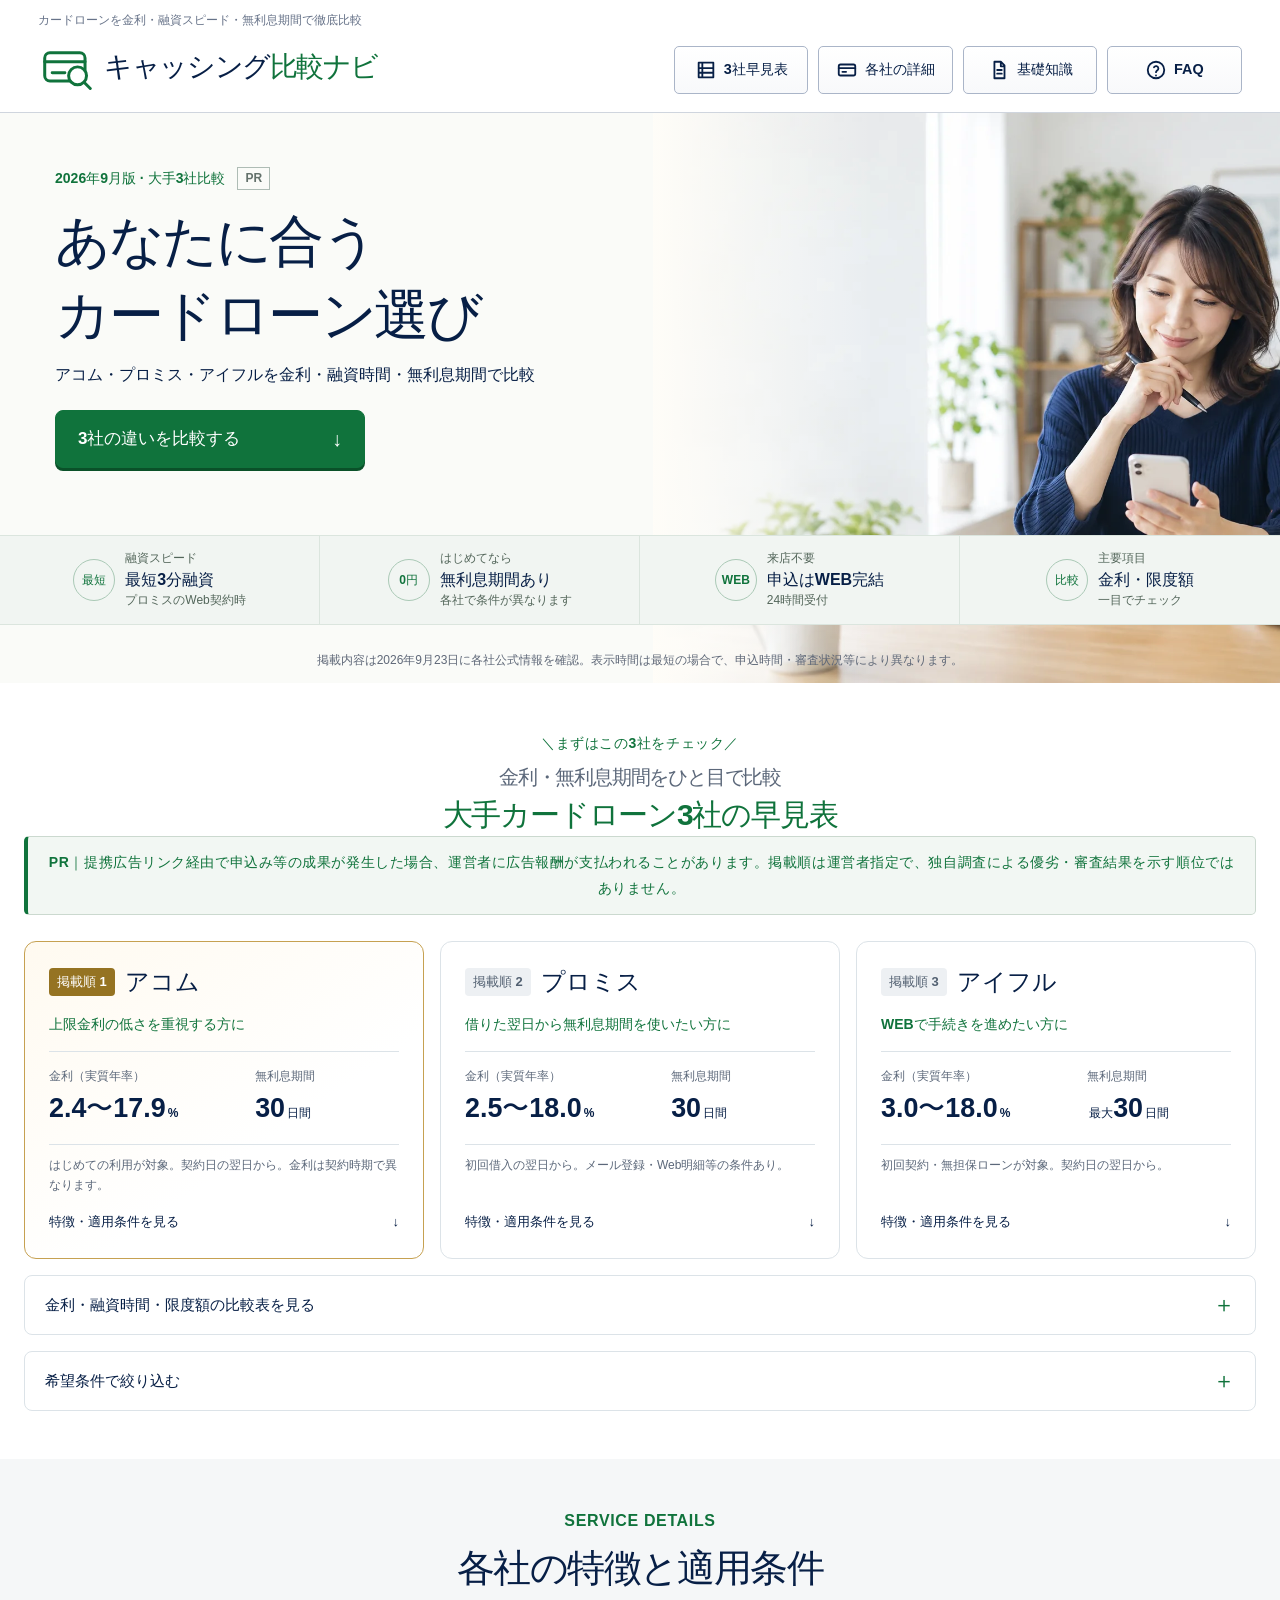
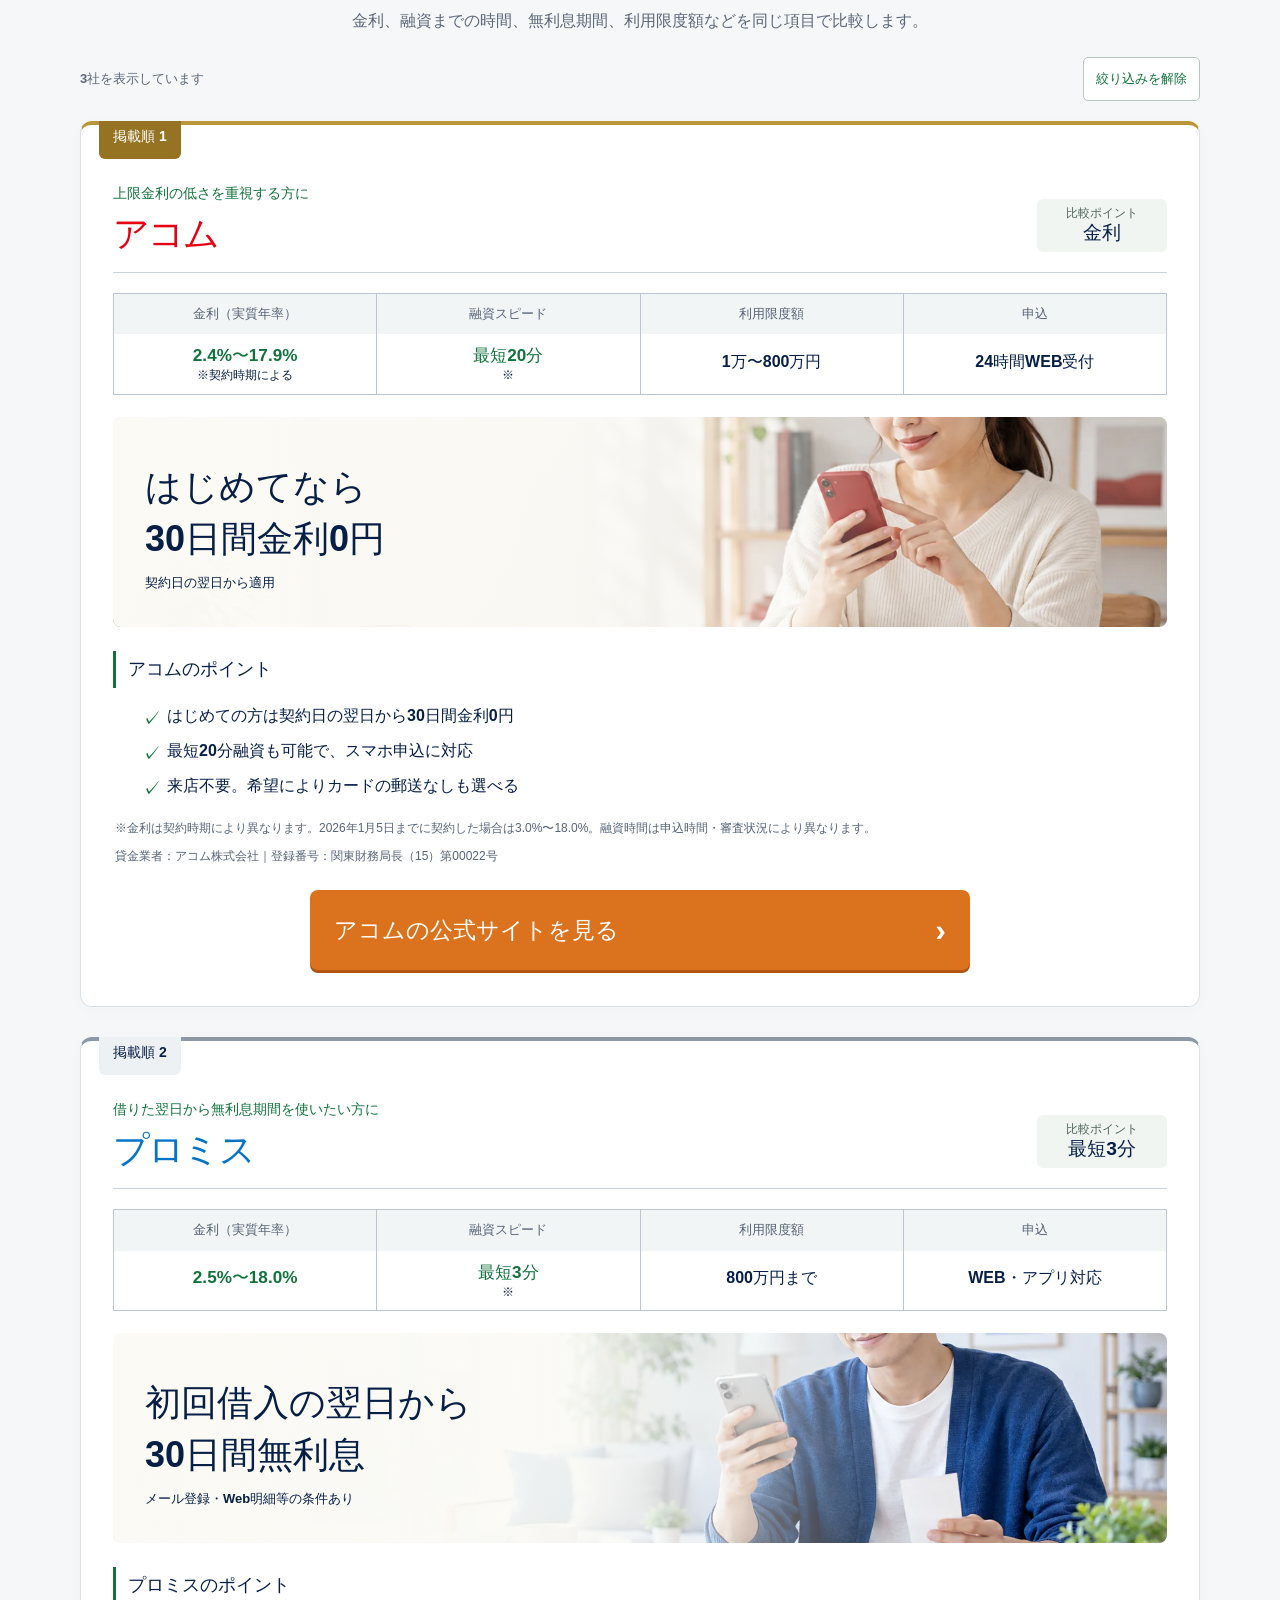
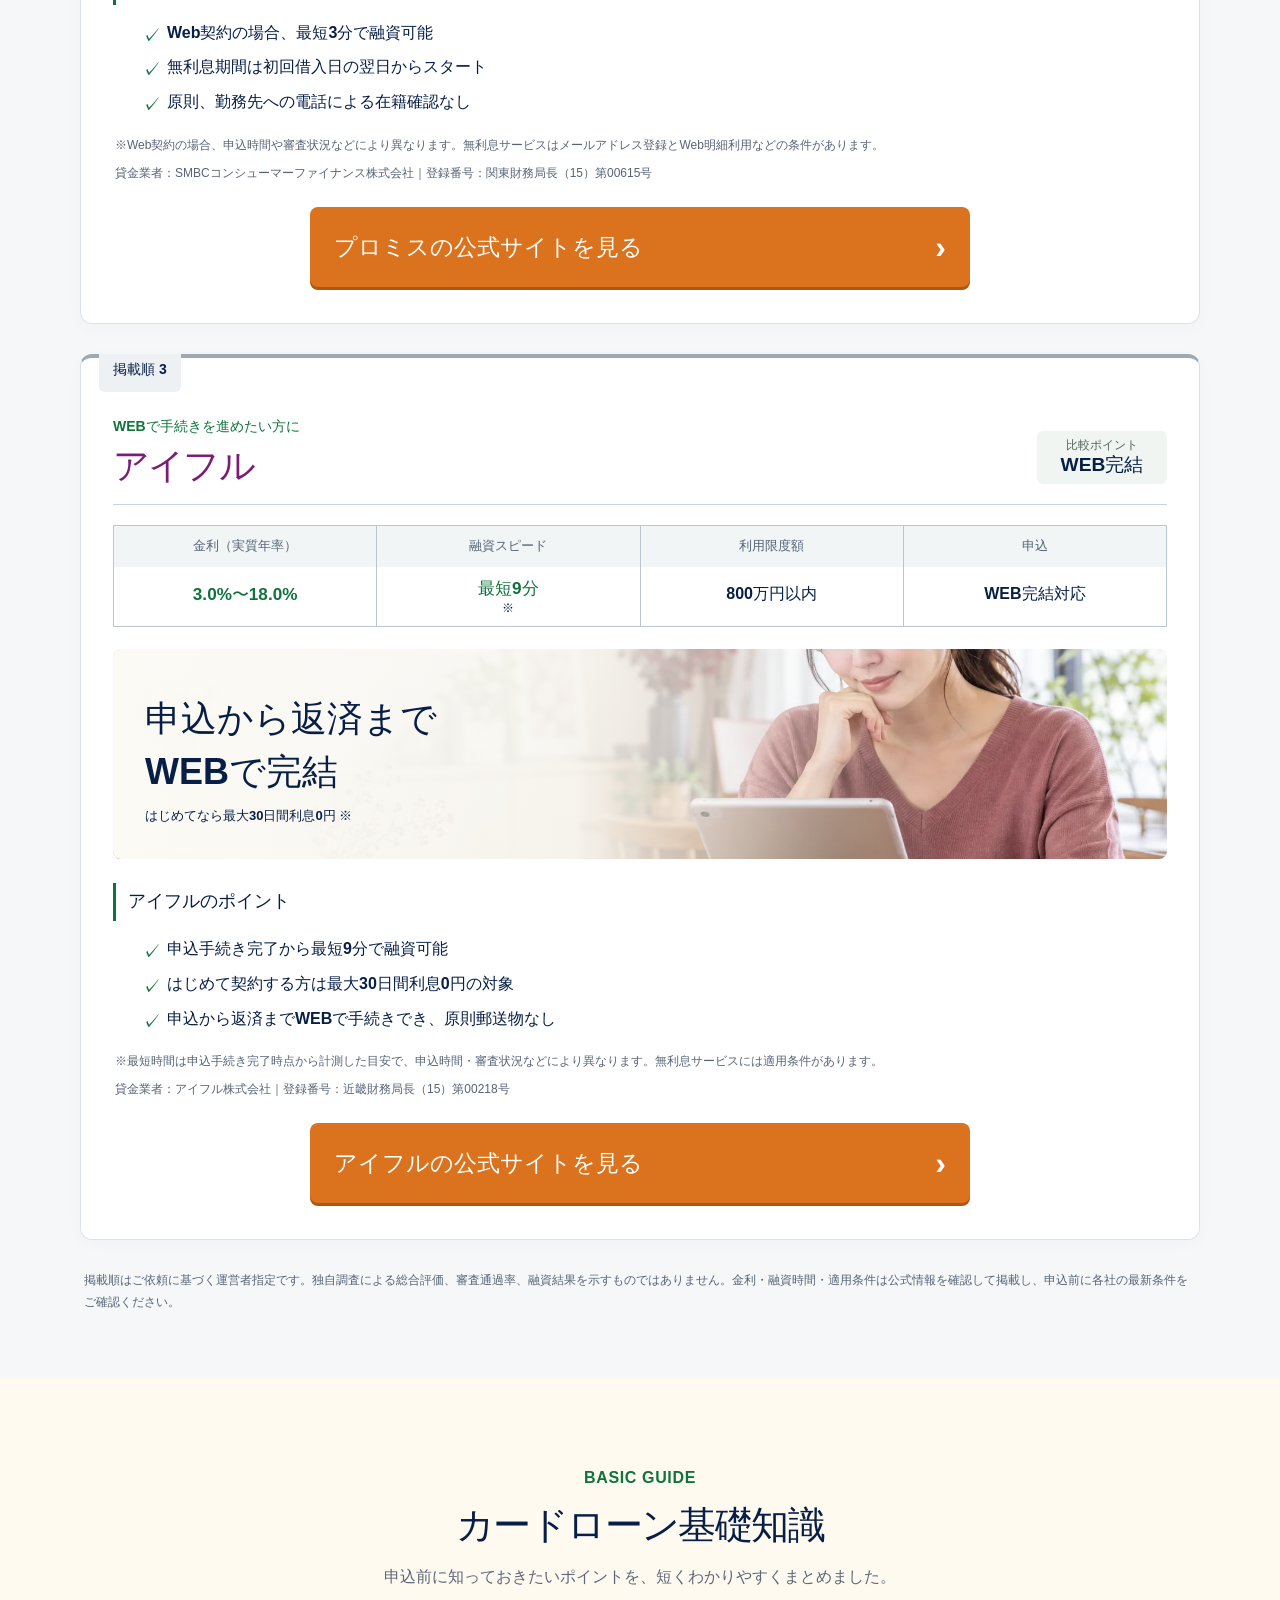
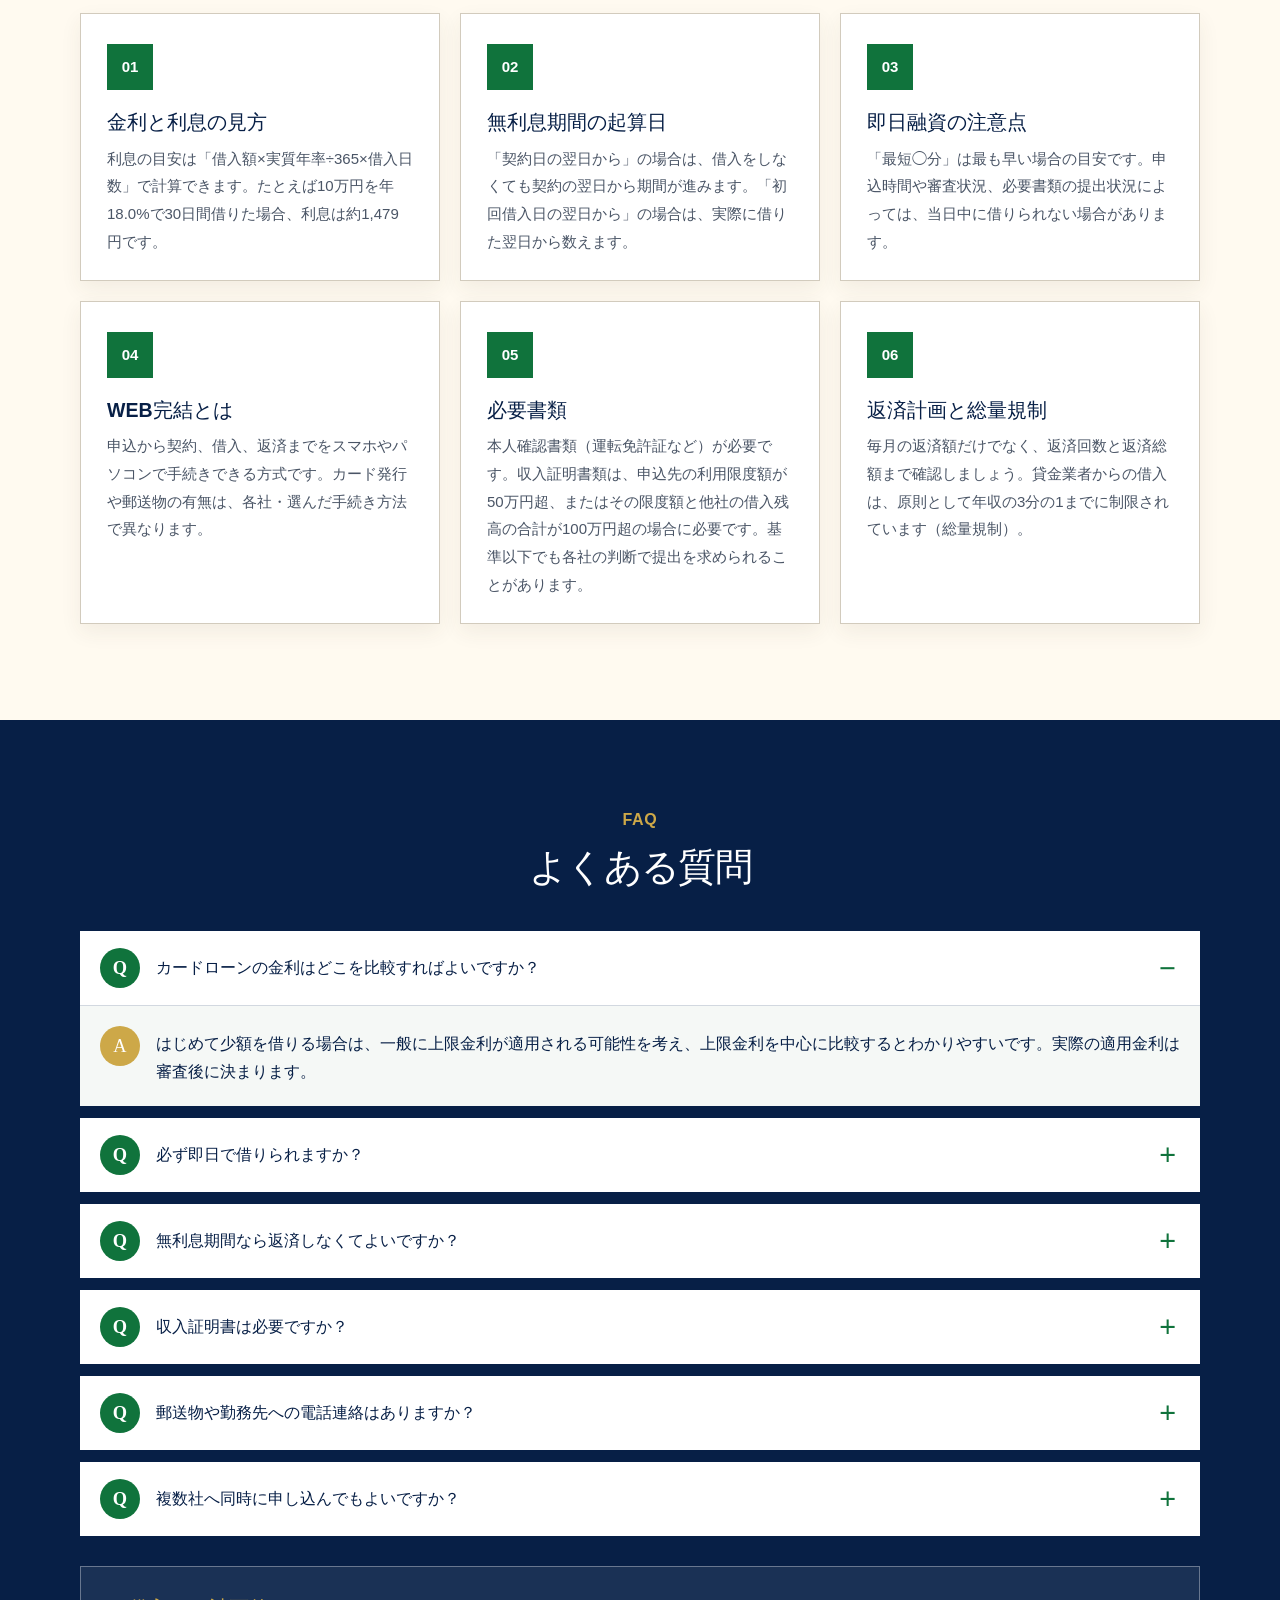
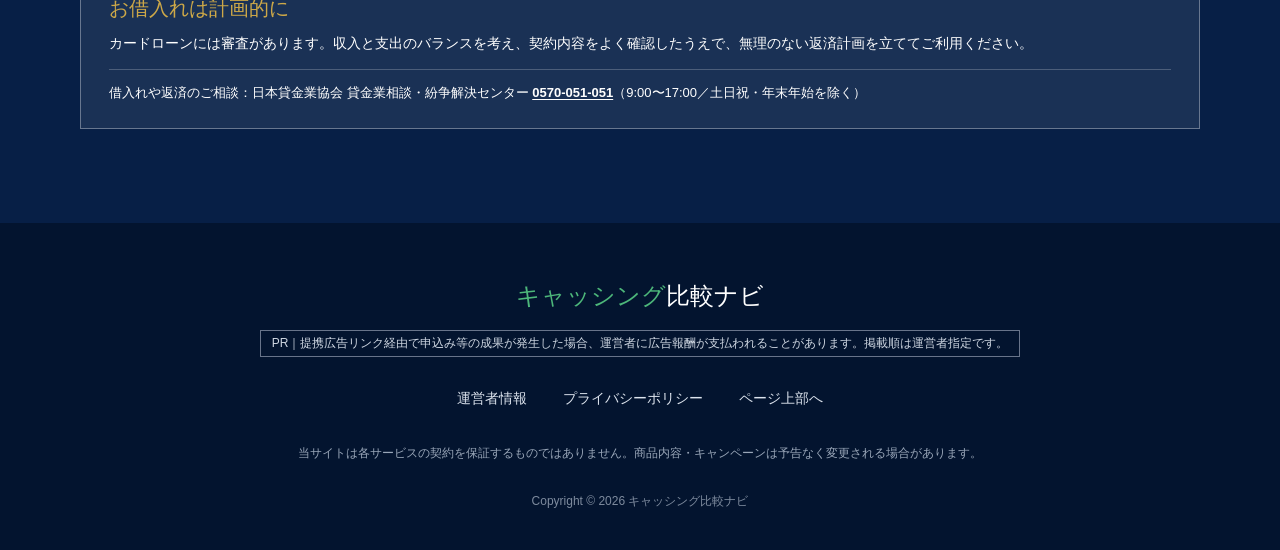
==== index.html @ f7f31436 "Add comparison site preview" ====
<!doctype html>
<html lang="ja">
  <head>
    <meta charset="utf-8">
    <meta name="viewport" content="width=device-width, initial-scale=1">
    <meta name="robots" content="noindex,nofollow,noarchive">
    <meta name="description" content="アコム・プロミス・アイフルの金利、融資スピード、無利息期間などを公式情報をもとに比較します。">
    <title>キャッシング比較ナビ｜カードローン3社の条件比較</title>
    <link rel="icon" type="image/svg+xml" href="data:image/svg+xml,%3Csvg xmlns='http://www.w3.org/2000/svg' viewBox='0 0 64 64'%3E%3Crect width='64' height='64' rx='12' fill='%23071f46'/%3E%3Crect x='13' y='18' width='38' height='28' rx='5' fill='none' stroke='%23fff' stroke-width='4'/%3E%3Cpath d='M13 27h38' stroke='%23107843' stroke-width='5'/%3E%3C/svg%3E">
    <link rel="stylesheet" href="style.css">
    <link rel="stylesheet" href="refinement.css">
    <script src="script.js" defer></script>
  </head>
  <body id="top">
    <div class="site-shell">
      <header class="site-header">
        <p class="header-copy">カードローンを金利・融資スピード・無利息期間で徹底比較</p>
        <a class="brand" href="#top" aria-label="キャッシング比較ナビ トップへ">
          <svg class="brand-mark" viewBox="0 0 72 72" aria-hidden="true">
            <rect x="9" y="17" width="54" height="38" rx="7"></rect>
            <path d="M9 29h54M19 44h17"></path>
            <circle cx="53" cy="48" r="12" fill="#fff"></circle>
            <path d="m62 57 8 8"></path>
          </svg>
          <span class="brand-text"><span>キャッシング</span><span>比較ナビ</span></span>
        </a>
        <button class="menu-toggle" type="button" aria-label="メニューを開く" aria-expanded="false" aria-controls="global-nav">
          <span></span><span></span><span></span>
        </button>
        <nav class="global-nav" id="global-nav" aria-label="主要ナビゲーション">
          <a class="nav-item" href="#comparison">
            <svg viewBox="0 0 24 24" aria-hidden="true"><path d="M4 4h16v16H4zM8 4v16M4 10h16M4 15h16"></path></svg>
            <span>3社早見表</span>
          </a>
          <a class="nav-item" href="#ranking">
            <svg viewBox="0 0 24 24" aria-hidden="true"><rect x="3" y="6" width="18" height="12" rx="2"></rect><path d="M3 10h18M7 14h4"></path></svg>
            <span>各社の詳細</span>
          </a>
          <a class="nav-item" href="#columns">
            <svg viewBox="0 0 24 24" aria-hidden="true"><path d="M7 3h7l4 4v14H7zM14 3v5h4M10 12h5M10 16h5"></path></svg>
            <span>基礎知識</span>
          </a>
          <a class="nav-item" href="#faq">
            <svg viewBox="0 0 24 24" aria-hidden="true"><circle cx="12" cy="12" r="9"></circle><path d="M9.8 9a2.6 2.6 0 0 1 4.8 1.4c0 2.2-2.6 2.2-2.6 4M12 18h.01"></path></svg>
            <span>FAQ</span>
          </a>
        </nav>
      </header>

      <main>
        <section class="first-view" aria-labelledby="hero-title">
          <div class="hero-visual" aria-hidden="true">
            <picture class="image-set"><source srcset="assets/hero-cashing.webp" type="image/webp"><img src="assets/hero-cashing.png" alt="" decoding="async" fetchpriority="high"></picture>
          </div>
          <div class="hero-copy">
            <p class="ranking-lead"><b>2026年9月版 · 大手3社比較</b><span class="ad-label">PR</span></p>
            <h1 id="hero-title"><span>あなたに合う</span><span>カードローン選び</span></h1>
            <p class="subtitle"><span>アコム・プロミス・アイフルを</span><span>金利・融資時間・無利息期間で比較</span></p>
            <a class="primary-cta" href="#comparison"><span>3社の違いを比較する</span><b aria-hidden="true">↓</b></a>
          </div>
          <div class="proof-strip" aria-label="比較ポイント">
            <div class="proof-item"><span class="proof-icon">最短</span><p><small>融資スピード</small><strong>最短3分融資</strong><em>プロミスのWeb契約時</em></p></div>
            <div class="proof-item"><span class="proof-icon">0円</span><p><small>はじめてなら</small><strong>無利息期間あり</strong><em>各社で条件が異なります</em></p></div>
            <div class="proof-item"><span class="proof-icon">WEB</span><p><small>来店不要</small><strong>申込はWEB完結</strong><em>24時間受付</em></p></div>
            <div class="proof-item"><span class="proof-icon">比較</span><p><small>主要項目</small><strong>金利・限度額</strong><em>一目でチェック</em></p></div>
          </div>
          <p class="data-note">掲載内容は2026年9月23日に各社公式情報を確認。表示時間は最短の場合で、申込時間・審査状況等により異なります。</p>
        </section>

        <section class="comparison-section" id="comparison" aria-labelledby="comparison-title">
          <div class="section-inner">
            <div class="pickup-heading">
              <p>＼まずはこの3社をチェック／</p>
              <h2 id="comparison-title"><span>金利・無利息期間をひと目で比較</span><span>大手カードローン3社の早見表</span></h2>
            <p class="ad-disclosure">PR｜提携広告リンク経由で申込み等の成果が発生した場合、運営者に広告報酬が支払われることがあります。掲載順は運営者指定で、独自調査による優劣・審査結果を示す順位ではありません。</p>
            </div>
            <div class="summary-grid" aria-label="3社の特徴を早見比較">
              <a class="summary-card summary-first" href="#acom-detail">
                <div class="summary-heading"><span class="summary-rank">掲載順 1</span><h3>アコム</h3></div>
                <p class="summary-purpose">上限金利の低さを重視する方に</p>
                <div class="summary-facts"><p><span>金利（実質年率）</span><strong>2.4〜17.9<small>%</small></strong></p><p><span>無利息期間</span><strong>30<small>日間</small></strong></p></div>
                <p class="summary-note">はじめての利用が対象。契約日の翌日から。金利は契約時期で異なります。</p>
                <span class="summary-link">特徴・適用条件を見る <b aria-hidden="true">↓</b></span>
              </a>
              <a class="summary-card" href="#promise-detail">
                <div class="summary-heading"><span class="summary-rank">掲載順 2</span><h3>プロミス</h3></div>
                <p class="summary-purpose">借りた翌日から無利息期間を使いたい方に</p>
                <div class="summary-facts"><p><span>金利（実質年率）</span><strong>2.5〜18.0<small>%</small></strong></p><p><span>無利息期間</span><strong>30<small>日間</small></strong></p></div>
                <p class="summary-note">初回借入の翌日から。メール登録・Web明細等の条件あり。</p>
                <span class="summary-link">特徴・適用条件を見る <b aria-hidden="true">↓</b></span>
              </a>
              <a class="summary-card" href="#aiful-detail">
                <div class="summary-heading"><span class="summary-rank">掲載順 3</span><h3>アイフル</h3></div>
                <p class="summary-purpose">WEBで手続きを進めたい方に</p>
                <div class="summary-facts"><p><span>金利（実質年率）</span><strong>3.0〜18.0<small>%</small></strong></p><p><span>無利息期間</span><strong><small>最大</small>30<small>日間</small></strong></p></div>
                <p class="summary-note">初回契約・無担保ローンが対象。契約日の翌日から。</p>
                <span class="summary-link">特徴・適用条件を見る <b aria-hidden="true">↓</b></span>
              </a>
            </div>
            <details class="comparison-details">
              <summary>金利・融資時間・限度額の比較表を見る <span aria-hidden="true">＋</span></summary>
              <p class="scroll-hint">横にスクロールして全項目を比較できます →</p>
            <div class="table-scroll" tabindex="0" aria-label="カードローン比較表。横にスクロールできます">
              <table class="comparison-table">
                <thead>
                  <tr>
                    <th>掲載順</th><th>サービス</th><th>金利<br><small>実質年率</small></th><th>融資までの最短時間</th><th>無利息期間</th><th>利用限度額</th><th>公式サイト</th>
                  </tr>
                </thead>
                <tbody>
                  <tr data-card="acom">
                    <td><span class="rank rank-1">1</span></td>
                    <td><a href="#acom-detail" class="service-name acom">アコム</a></td>
                    <td><strong>2.4%〜17.9%</strong><small>※1</small></td>
                    <td><b class="green">最短20分</b><small>※2</small></td>
                    <td>契約日の翌日から<br><strong>30日間</strong><small>※3</small></td>
                    <td>1万〜800万円</td>
                    <td><a class="table-cta" href="https://www.acom.co.jp/lineup/cardloan/" target="_blank" rel="sponsored noopener">公式サイトへ</a></td>
                  </tr>
                  <tr data-card="promise">
                    <td><span class="rank rank-2">2</span></td>
                    <td><a href="#promise-detail" class="service-name promise">プロミス</a></td>
                    <td><strong>2.5%〜18.0%</strong></td>
                    <td><b class="green">最短3分</b><small>※4</small></td>
                    <td>初回借入の翌日から<br><strong>30日間</strong><small>※5</small></td>
                    <td>800万円まで</td>
                    <td><a class="table-cta" href="https://cyber.promise.co.jp/" target="_blank" rel="sponsored noopener">公式サイトへ</a></td>
                  </tr>
                  <tr data-card="aiful">
                    <td><span class="rank rank-3">3</span></td>
                    <td><a href="#aiful-detail" class="service-name aiful">アイフル</a></td>
                    <td><strong>3.0%〜18.0%</strong></td>
                    <td><b class="green">最短9分</b><small>※6</small></td>
                    <td>契約日の翌日から<br><strong>最大30日間</strong><small>※7</small></td>
                    <td>800万円以内</td>
                    <td><a class="table-cta" href="https://www.aiful.co.jp/borrow/products/loan/" target="_blank" rel="sponsored noopener">公式サイトへ</a></td>
                  </tr>
                </tbody>
              </table>
            </div>
            <p class="table-note">※1 アコムの貸付利率。2026年1月5日までに契約した場合は3.0%〜18.0%です。※2 お申込時間や審査により異なります。※3 アコムをはじめて利用する方が対象。※4 プロミスはWeb契約の場合。申込時間や審査により異なります。※5 メールアドレス登録・Web明細利用等の条件があります。※6 アイフルは申込手続き完了から最短9分で融資可能。申込時間や審査状況などにより異なります。※7 はじめて契約する方など所定の条件があります。</p>
            <p class="source-note">公式情報：<a href="https://www.acom.co.jp/lineup/cardloan/" target="_blank" rel="noopener">アコム</a>・<a href="https://cyber.promise.co.jp/" target="_blank" rel="noopener">プロミス</a>・<a href="https://www.aiful.co.jp/starter/cardloan/" target="_blank" rel="noopener">アイフル</a>。条件は申込前に各公式ページでご確認ください。</p>

            </details>
            <details class="comparison-details filter-details">
              <summary>希望条件で絞り込む <span aria-hidden="true">＋</span></summary>
            <section class="filter-card" aria-labelledby="filter-title">
              <div class="filter-title-wrap"><h2 id="filter-title">重視するポイントで選ぶ</h2></div>
              <p class="filter-disclaimer">各社が公表する融資までの最短時間を目安に絞り込みます。融資・審査完了を保証するものではありません。</p>
              <div class="filter-grid">
                <fieldset>
                  <legend><b>01</b>重視するポイント</legend>
                  <label><input type="radio" name="priority" value="balance" checked><span>バランス</span></label>
                  <label><input type="radio" name="priority" value="speed"><span>スピード</span></label>
                  <label><input type="radio" name="priority" value="rate"><span>金利</span></label>
                </fieldset>
                <fieldset>
                  <legend><b>02</b>融資までの最短公表時間</legend>
                  <label><input type="radio" name="speed" value="20" checked><span>20分以内</span></label>
                  <label><input type="radio" name="speed" value="10"><span>10分以内</span></label>
                  <label><input type="radio" name="speed" value="3"><span>3分以内</span></label>
                </fieldset>
              </div>
              <button class="filter-button" type="button">この条件で比較する <span>›</span></button>
            </section>
            </details>
          </div>
        </section>

        <section class="ranking-section" id="ranking" aria-labelledby="ranking-title">
          <div class="section-inner narrow">
            <p class="section-label">SERVICE DETAILS</p>
            <h2 id="ranking-title">各社の特徴と適用条件</h2>
            <p class="section-lead">金利、融資までの時間、無利息期間、利用限度額などを同じ項目で比較します。</p>
            <div class="result-toolbar"><p class="filter-status" aria-live="polite">3社を表示しています</p><button class="reset-button" type="button" data-reset-cashing>絞り込みを解除</button></div>

            <article class="ranking-card rank-one" id="acom-detail" data-product="acom" data-speed="20" data-strength="rate balance app web">
              <div class="card-ribbon"><span>掲載順 1</span></div>
              <header class="product-head">
                <div><p class="product-kicker">上限金利の低さを重視する方に</p><h3 class="logo-word acom">アコム</h3></div>
                <span class="score"><small>比較ポイント</small><strong>金利</strong></span>
              </header>
              <div class="spec-grid">
                <dl><dt>金利（実質年率）</dt><dd><strong>2.4%〜17.9%</strong><small>※契約時期による</small></dd></dl>
                <dl><dt>融資スピード</dt><dd><strong>最短20分</strong><small>※</small></dd></dl>
                <dl><dt>利用限度額</dt><dd>1万〜800万円</dd></dl>
                <dl><dt>申込</dt><dd>24時間WEB受付</dd></dl>
              </div>
              <div class="product-banner acom-banner">
                <picture class="image-set"><source srcset="assets/acom-card.webp" type="image/webp"><img src="assets/acom-card.png" alt="" loading="lazy" decoding="async"></picture>
                <div class="product-banner-copy"><strong>はじめてなら<br>30日間金利0円</strong><em>契約日の翌日から適用</em></div>
              </div>
              <section class="point-block"><h4>アコムのポイント</h4><ul><li>はじめての方は契約日の翌日から30日間金利0円</li><li>最短20分融資も可能で、スマホ申込に対応</li><li>来店不要。希望によりカードの郵送なしも選べる</li></ul></section>
              <p class="product-note">※金利は契約時期により異なります。2026年1月5日までに契約した場合は3.0%〜18.0%。融資時間は申込時間・審査状況により異なります。</p>
              <p class="lender-info">貸金業者：アコム株式会社｜登録番号：関東財務局長（15）第00022号</p>
              <a class="official-button" href="https://www.acom.co.jp/lineup/cardloan/" target="_blank" rel="sponsored noopener"><span>アコムの公式サイトを見る</span><b aria-hidden="true">›</b></a>
            </article>

            <article class="ranking-card rank-two" id="promise-detail" data-product="promise" data-speed="3" data-strength="speed balance app web">
              <div class="card-ribbon"><span>掲載順 2</span></div>
              <header class="product-head">
                <div><p class="product-kicker">借りた翌日から無利息期間を使いたい方に</p><h3 class="logo-word promise">プロミス</h3></div>
                <span class="score"><small>比較ポイント</small><strong>最短3分</strong></span>
              </header>
              <div class="spec-grid">
                <dl><dt>金利（実質年率）</dt><dd><strong>2.5%〜18.0%</strong></dd></dl>
                <dl><dt>融資スピード</dt><dd><strong>最短3分</strong><small>※</small></dd></dl>
                <dl><dt>利用限度額</dt><dd>800万円まで</dd></dl>
                <dl><dt>申込</dt><dd>WEB・アプリ対応</dd></dl>
              </div>
              <div class="product-banner promise-banner">
                <picture class="image-set"><source srcset="assets/promise-card.webp" type="image/webp"><img src="assets/promise-card.png" alt="" loading="lazy" decoding="async"></picture>
                <div class="product-banner-copy"><strong>初回借入の翌日から<br>30日間無利息</strong><em>メール登録・Web明細等の条件あり</em></div>
              </div>
              <section class="point-block"><h4>プロミスのポイント</h4><ul><li>Web契約の場合、最短3分で融資可能</li><li>無利息期間は初回借入日の翌日からスタート</li><li>原則、勤務先への電話による在籍確認なし</li></ul></section>
              <p class="product-note">※Web契約の場合、申込時間や審査状況などにより異なります。無利息サービスはメールアドレス登録とWeb明細利用などの条件があります。</p>
              <p class="lender-info">貸金業者：SMBCコンシューマーファイナンス株式会社｜登録番号：関東財務局長（15）第00615号</p>
              <a class="official-button" href="https://cyber.promise.co.jp/" target="_blank" rel="sponsored noopener"><span>プロミスの公式サイトを見る</span><b aria-hidden="true">›</b></a>
            </article>

            <article class="ranking-card rank-three" id="aiful-detail" data-product="aiful" data-speed="9" data-strength="speed balance app web">
              <div class="card-ribbon"><span>掲載順 3</span></div>
              <header class="product-head">
                <div><p class="product-kicker">WEBで手続きを進めたい方に</p><h3 class="logo-word aiful">アイフル</h3></div>
                <span class="score"><small>比較ポイント</small><strong>WEB完結</strong></span>
              </header>
              <div class="spec-grid">
                <dl><dt>金利（実質年率）</dt><dd><strong>3.0%〜18.0%</strong></dd></dl>
                <dl><dt>融資スピード</dt><dd><strong>最短9分</strong><small>※</small></dd></dl>
                <dl><dt>利用限度額</dt><dd>800万円以内</dd></dl>
                <dl><dt>申込</dt><dd>WEB完結対応</dd></dl>
              </div>
              <div class="product-banner aiful-banner">
                <picture class="image-set"><source srcset="assets/aiful-card.webp" type="image/webp"><img src="assets/aiful-card.png" alt="" loading="lazy" decoding="async"></picture>
                <div class="product-banner-copy"><strong>申込から返済まで<br>WEBで完結</strong><em>はじめてなら最大30日間利息0円 ※</em></div>
              </div>
              <section class="point-block"><h4>アイフルのポイント</h4><ul><li>申込手続き完了から最短9分で融資可能</li><li>はじめて契約する方は最大30日間利息0円の対象</li><li>申込から返済までWEBで手続きでき、原則郵送物なし</li></ul></section>
              <p class="product-note">※最短時間は申込手続き完了時点から計測した目安で、申込時間・審査状況などにより異なります。無利息サービスには適用条件があります。</p>
              <p class="lender-info">貸金業者：アイフル株式会社｜登録番号：近畿財務局長（15）第00218号</p>
              <a class="official-button" href="https://www.aiful.co.jp/borrow/products/loan/" target="_blank" rel="sponsored noopener"><span>アイフルの公式サイトを見る</span><b aria-hidden="true">›</b></a>
            </article>

            <p class="ranking-note">掲載順はご依頼に基づく運営者指定です。独自調査による総合評価、審査通過率、融資結果を示すものではありません。金利・融資時間・適用条件は公式情報を確認して掲載し、申込前に各社の最新条件をご確認ください。</p>
          </div>
        </section>

        <section class="column-section" id="columns" aria-labelledby="column-title">
          <div class="section-inner narrow">
            <p class="section-label">BASIC GUIDE</p>
            <h2 id="column-title">カードローン基礎知識</h2>
            <p class="section-lead">申込前に知っておきたいポイントを、短くわかりやすくまとめました。</p>
            <div class="column-grid">
              <article><span>01</span><h3>金利と利息の見方</h3><p>利息の目安は「借入額×実質年率÷365×借入日数」で計算できます。たとえば10万円を年18.0%で30日間借りた場合、利息は約1,479円です。</p></article>
              <article><span>02</span><h3>無利息期間の起算日</h3><p>「契約日の翌日から」の場合は、借入をしなくても契約の翌日から期間が進みます。「初回借入日の翌日から」の場合は、実際に借りた翌日から数えます。</p></article>
              <article><span>03</span><h3>即日融資の注意点</h3><p>「最短◯分」は最も早い場合の目安です。申込時間や審査状況、必要書類の提出状況によっては、当日中に借りられない場合があります。</p></article>
              <article><span>04</span><h3>WEB完結とは</h3><p>申込から契約、借入、返済までをスマホやパソコンで手続きできる方式です。カード発行や郵送物の有無は、各社・選んだ手続き方法で異なります。</p></article>
              <article><span>05</span><h3>必要書類</h3><p>本人確認書類（運転免許証など）が必要です。収入証明書類は、申込先の利用限度額が50万円超、またはその限度額と他社の借入残高の合計が100万円超の場合に必要です。基準以下でも各社の判断で提出を求められることがあります。</p></article>
              <article><span>06</span><h3>返済計画と総量規制</h3><p>毎月の返済額だけでなく、返済回数と返済総額まで確認しましょう。貸金業者からの借入は、原則として年収の3分の1までに制限されています（総量規制）。</p></article>
            </div>
          </div>
        </section>

        <section class="faq-section" id="faq" aria-labelledby="faq-title">
          <div class="section-inner narrow">
            <p class="section-label light">FAQ</p>
            <h2 id="faq-title">よくある質問</h2>
            <div class="faq-list">
              <details open><summary><span>Q</span>カードローンの金利はどこを比較すればよいですか？</summary><div><span>A</span><p>はじめて少額を借りる場合は、一般に上限金利が適用される可能性を考え、上限金利を中心に比較するとわかりやすいです。実際の適用金利は審査後に決まります。</p></div></details>
              <details><summary><span>Q</span>必ず即日で借りられますか？</summary><div><span>A</span><p>即日融資を保証するものではありません。申込時間、審査状況、必要書類の提出状況、金融機関の受付時間などにより翌日以降になる場合があります。</p></div></details>
              <details><summary><span>Q</span>無利息期間なら返済しなくてよいですか？</summary><div><span>A</span><p>いいえ。無利息期間中でも返済日が到来する場合は返済が必要です。開始日や適用条件は各社で異なるため、契約前に必ず確認してください。</p></div></details>
              <details><summary><span>Q</span>収入証明書は必要ですか？</summary><div><span>A</span><p>申込先の利用限度額や他社の借入残高によって必要です。基準以下でも提出を求められる場合があるため、各社の案内をご確認ください。</p></div></details>
              <details><summary><span>Q</span>郵送物や勤務先への電話連絡はありますか？</summary><div><span>A</span><p>郵送物や電話連絡の有無は、各社の手続き方法や本人確認の方法によって異なります。審査や本人確認の状況により、連絡・郵送が必要になる場合があるため、申込前に各社の公式サイトでご確認ください。</p></div></details>
              <details><summary><span>Q</span>複数社へ同時に申し込んでもよいですか？</summary><div><span>A</span><p>短期間の複数申込は審査に影響する可能性があります。必要な金額と返済可能額を整理し、申込先を慎重に選びましょう。</p></div></details>
            </div>
            <div class="responsible-box"><strong>お借入れは計画的に</strong><p>カードローンには審査があります。収入と支出のバランスを考え、契約内容をよく確認したうえで、無理のない返済計画を立ててご利用ください。</p><p class="consult-note">借入れや返済のご相談：日本貸金業協会 貸金業相談・紛争解決センター <a href="tel:0570051051">0570-051-051</a>（9:00〜17:00／土日祝・年末年始を除く）</p></div>
          </div>
        </section>
      </main>

      <footer class="site-footer">
        <div class="footer-brand"><span>キャッシング</span>比較ナビ</div>
        <p class="ad-label">PR｜提携広告リンク経由で申込み等の成果が発生した場合、運営者に広告報酬が支払われることがあります。掲載順は運営者指定です。</p>
        <nav aria-label="フッターナビゲーション"><a href="company.html">運営者情報</a><a href="privacy-policy.html">プライバシーポリシー</a><a href="#top">ページ上部へ</a></nav>
        <p class="footer-note">当サイトは各サービスの契約を保証するものではありません。商品内容・キャンペーンは予告なく変更される場合があります。</p>
        <small>Copyright © 2026 キャッシング比較ナビ</small>
      </footer>
    </div>
    <a class="floating-cta" href="#comparison"><span>3社の早見表に戻る</span><b aria-hidden="true">↑</b></a>
  </body>
</html>
---- style.css ----
:root {
  --navy: #071f46;
  --navy-2: #0d315f;
  --green: #10733c;
  --green-2: #168b4d;
  --gold: #cda848;
  --cream: #fffaf0;
  --paper: #ffffff;
  --soft: #f4f7f9;
  --line: #c8d0db;
  --muted: #5c687a;
  --danger: #b92b2b;
  font-family: "Yu Gothic", "YuGothic", "Hiragino Kaku Gothic ProN", Meiryo, sans-serif;
  color: var(--navy);
  background: #eef1f4;
  font-synthesis: none;
}

* {
  box-sizing: border-box;
}

html {
  scroll-behavior: smooth;
}

body {
  margin: 0;
  min-width: 320px;
  background: #eef1f4;
  color: var(--navy);
  font-size: 16px;
  line-height: 1.75;
}

a {
  color: inherit;
  text-decoration: none;
}

button,
input {
  font: inherit;
}

button,
a {
  -webkit-tap-highlight-color: transparent;
}

.site-shell {
  width: 100%;
  overflow: hidden;
  background: var(--paper);
}

.site-header {
  position: relative;
  z-index: 20;
  display: flex;
  align-items: flex-end;
  justify-content: space-between;
  min-height: 132px;
  padding: 52px clamp(24px, 3vw, 52px) 18px;
  background: #fff;
  border-bottom: 1px solid #cfd5de;
  box-shadow: 0 2px 12px rgba(7, 31, 70, .08);
}

.header-copy {
  position: absolute;
  top: 17px;
  left: clamp(24px, 3vw, 52px);
  margin: 0;
  color: #677389;
  font-size: clamp(.78rem, .9vw, .95rem);
  font-weight: 700;
  line-height: 1.4;
}

.brand {
  display: inline-flex;
  align-items: center;
  gap: 12px;
  min-width: 360px;
}

.brand-mark {
  width: clamp(50px, 4.2vw, 68px);
  height: clamp(50px, 4.2vw, 68px);
  flex: 0 0 auto;
  fill: none;
  stroke: var(--green);
  stroke-width: 4;
  stroke-linecap: round;
  stroke-linejoin: round;
}

.brand-text {
  display: flex;
  align-items: baseline;
  color: var(--navy);
  font-size: clamp(1.55rem, 2.2vw, 2.45rem);
  font-weight: 900;
  line-height: 1;
  white-space: nowrap;
  letter-spacing: -.05em;
}

.brand-text span:last-child {
  color: var(--green);
}

.global-nav {
  display: flex;
  gap: 10px;
}

.nav-item {
  display: inline-flex;
  align-items: center;
  justify-content: center;
  gap: 7px;
  min-width: clamp(124px, 10.5vw, 176px);
  min-height: 62px;
  padding: 10px 14px;
  border: 1px solid #aab5c8;
  background: linear-gradient(#fff, #f8f9fb);
  color: var(--navy);
  font-size: clamp(.9rem, 1.1vw, 1.2rem);
  font-weight: 800;
  line-height: 1.2;
  box-shadow: 0 2px 4px rgba(7, 31, 70, .07);
}

.nav-item.is-active,
.nav-item:hover,
.nav-item:focus-visible {
  color: #fff;
  border-color: var(--navy);
  background: var(--navy);
}

.nav-item svg {
  width: 22px;
  height: 22px;
  fill: none;
  stroke: currentColor;
  stroke-width: 2;
  stroke-linecap: round;
  stroke-linejoin: round;
}

.menu-toggle {
  display: none;
}

.first-view {
  position: relative;
  min-height: 720px;
  overflow: hidden;
  background:
    linear-gradient(90deg, #fffdf8 0%, #fffdf8 49%, rgba(255,253,248,.9) 58%, rgba(255,253,248,.1) 72%),
    #eaf2ed;
}

.hero-visual {
  position: absolute;
  inset: 0 0 0 auto;
  width: 49%;
  overflow: hidden;
  background: #e6eee8;
}

.hero-visual::before {
  content: "";
  position: absolute;
  inset: 0;
  background: linear-gradient(90deg, rgba(255,253,248,.98), transparent 35%);
}

.hero-visual img {
  display: block;
  width: 100%;
  height: 100%;
  object-fit: cover;
  object-position: 61% center;
}

.hero-copy {
  position: relative;
  z-index: 2;
  width: min(52%, 910px);
  padding: 76px 0 0 clamp(36px, 4.3vw, 74px);
}

.ranking-lead {
  display: flex;
  align-items: center;
  gap: 10px;
  margin: 0 0 18px;
  color: var(--green);
  font-size: clamp(1.05rem, 1.5vw, 1.55rem);
  font-weight: 900;
  line-height: 1.3;
}

.ranking-lead span {
  color: var(--gold);
  font-family: Georgia, serif;
  font-size: 2em;
  font-weight: 400;
  line-height: .7;
}

.hero-copy h1 {
  margin: 0;
  font-size: clamp(3rem, 4.7vw, 5.2rem);
  font-weight: 900;
  line-height: 1.18;
  letter-spacing: -.05em;
}

.hero-copy h1 span {
  display: block;
  white-space: nowrap;
}

.subtitle {
  width: min(100%, 730px);
  margin: 18px 0 28px;
  padding: 13px 0;
  border-top: 2px solid #7b8799;
  border-bottom: 2px solid #7b8799;
  font-size: clamp(1.1rem, 1.5vw, 1.55rem);
  font-weight: 900;
  line-height: 1.35;
}

.primary-cta {
  display: inline-flex;
  align-items: center;
  gap: 18px;
  min-width: min(100%, 565px);
  min-height: 80px;
  padding: 12px 24px;
  border-radius: 8px;
  background: linear-gradient(#168a4b, #0c6d39);
  color: #fff;
  font-size: clamp(1.2rem, 1.7vw, 1.75rem);
  font-weight: 900;
  line-height: 1.2;
  box-shadow: 0 7px 12px rgba(13,83,45,.22);
}

.primary-cta:hover,
.primary-cta:focus-visible,
.official-button:hover,
.official-button:focus-visible,
.filter-button:hover,
.filter-button:focus-visible {
  filter: brightness(1.07);
  transform: translateY(-1px);
}

.free-badge {
  display: grid;
  place-items: center;
  width: 52px;
  height: 52px;
  flex: 0 0 auto;
  border-radius: 50%;
  color: var(--green);
  background: #fff;
  font-size: .95rem;
}

.primary-cta b {
  margin-left: auto;
  font-size: 2rem;
}

.proof-strip {
  position: absolute;
  z-index: 3;
  right: 0;
  bottom: 54px;
  left: 0;
  display: grid;
  grid-template-columns: repeat(4, 1fr);
  background: rgba(7,31,70,.94);
  color: #fff;
}

.proof-item {
  display: flex;
  align-items: center;
  justify-content: center;
  gap: 14px;
  min-height: 116px;
  padding: 16px 20px;
  border-right: 1px solid rgba(255,255,255,.25);
}

.proof-item:last-child {
  border-right: 0;
}

.proof-icon {
  display: grid;
  place-items: center;
  width: 58px;
  height: 58px;
  flex: 0 0 auto;
  border: 2px solid var(--gold);
  border-radius: 50%;
  color: var(--gold);
  font-size: .82rem;
  font-weight: 900;
  line-height: 1;
}

.proof-item p {
  display: flex;
  flex-direction: column;
  margin: 0;
  line-height: 1.28;
}

.proof-item small {
  color: #cbd5e4;
  font-size: .75rem;
  font-weight: 700;
}

.proof-item strong {
  font-size: clamp(1rem, 1.3vw, 1.4rem);
}

.proof-item em {
  color: #d7dce5;
  font-size: .7rem;
  font-style: normal;
}

.data-note {
  position: absolute;
  z-index: 4;
  right: 24px;
  bottom: 12px;
  left: 24px;
  margin: 0;
  color: #5f6878;
  font-size: .72rem;
  text-align: center;
}

.section-inner {
  width: min(1320px, calc(100% - 48px));
  margin: 0 auto;
}

.section-inner.narrow {
  width: min(1120px, calc(100% - 48px));
}

.comparison-section {
  padding: 76px 0 88px;
  background: #fff;
}

.pickup-heading {
  margin-bottom: 38px;
  text-align: center;
}

.pickup-heading p,
.section-label {
  margin: 0 0 8px;
  color: var(--green);
  font-size: 1rem;
  font-weight: 900;
  letter-spacing: .04em;
}

.pickup-heading h2,
.ranking-section h2,
.column-section h2,
.faq-section h2 {
  margin: 0;
  font-size: clamp(2rem, 3vw, 3.25rem);
  font-weight: 900;
  line-height: 1.3;
  letter-spacing: -.04em;
  text-align: center;
}

.pickup-heading h2 span {
  display: block;
}

.pickup-heading h2 span:last-child {
  color: var(--green);
}

.table-scroll {
  overflow-x: auto;
  border: 1px solid #b9c4d2;
  border-radius: 10px;
  box-shadow: 0 8px 28px rgba(7,31,70,.09);
  scrollbar-color: var(--green) #e7ebef;
}

.comparison-table {
  width: 100%;
  min-width: 1050px;
  border-collapse: collapse;
  table-layout: fixed;
  background: #fff;
}

.comparison-table th,
.comparison-table td {
  padding: 17px 12px;
  border-right: 1px solid #cbd2dc;
  border-bottom: 1px solid #cbd2dc;
  text-align: center;
  vertical-align: middle;
  line-height: 1.45;
}

.comparison-table thead th {
  color: #fff;
  background: var(--navy);
  font-size: .94rem;
  font-weight: 800;
}

.comparison-table thead th:nth-child(2) {
  width: 190px;
}

.comparison-table thead th:last-child {
  width: 154px;
}

.comparison-table tbody tr:nth-child(odd) {
  background: #fcfdfd;
}

.comparison-table small {
  display: inline-block;
  color: inherit;
  font-size: .68rem;
}

.rank {
  display: inline-flex;
  align-items: baseline;
  justify-content: center;
  width: 58px;
  height: 58px;
  padding-top: 7px;
  border-radius: 50% 50% 42% 42%;
  color: #fff;
  font-family: Georgia, serif;
  font-size: 2rem;
  font-weight: 900;
  line-height: 1;
  box-shadow: inset 0 -5px 0 rgba(0,0,0,.12);
}

.rank small {
  font-family: inherit;
  font-size: .65rem;
}

.rank-1 { background: linear-gradient(135deg, #e4bf52, #a67a13); }
.rank-2 { background: linear-gradient(135deg, #b9c0cb, #707b8b); }
.rank-3 { background: linear-gradient(135deg, #be8053, #7f4a2a); }

.service-name {
  display: inline-block;
  font-size: 1.4rem;
  font-weight: 900;
  line-height: 1.2;
}

.service-name:hover,
.service-name:focus-visible {
  text-decoration: underline;
}

.acom { color: #e60012; }
.promise { color: #0574c8; }
.aiful { color: #7a1d76; }
.green { color: var(--green); }

.table-cta {
  display: block;
  padding: 12px 10px;
  border-radius: 7px;
  color: #fff;
  background: linear-gradient(#1b8d4e, #0e713c);
  font-size: .86rem;
  font-weight: 900;
  box-shadow: 0 4px 0 #075029;
}

.table-note,
.ranking-note {
  margin: 14px 4px 0;
  color: #606b7c;
  font-size: .76rem;
  line-height: 1.7;
}

.filter-card {
  margin-top: 60px;
  padding: 0 34px 32px;
  border: 4px solid var(--navy);
  background: #fff;
  box-shadow: 0 10px 30px rgba(7,31,70,.12);
}

.filter-title-wrap {
  display: flex;
  align-items: center;
  justify-content: center;
  gap: 14px;
  width: min(560px, calc(100% - 30px));
  min-height: 72px;
  margin: -4px auto 28px;
  color: #fff;
  background: var(--navy);
}

.filter-title-wrap span {
  color: var(--gold);
  font-family: Georgia, serif;
  font-weight: 900;
}

.filter-title-wrap h2 {
  margin: 0;
  font-size: clamp(1.4rem, 2vw, 2rem);
  line-height: 1.25;
}

.filter-grid {
  display: grid;
  grid-template-columns: repeat(3, 1fr);
  gap: 18px;
}

.filter-grid fieldset {
  display: grid;
  grid-template-columns: repeat(3, 1fr);
  gap: 7px;
  min-width: 0;
  margin: 0;
  padding: 22px 16px 16px;
  border: 1px solid #bdc8d5;
  background: #f7f9fb;
}

.filter-grid legend {
  padding: 0 8px;
  font-weight: 900;
  line-height: 1.35;
}

.filter-grid legend b {
  margin-right: 8px;
  color: var(--green);
  font-family: Georgia, serif;
}

.filter-grid label {
  position: relative;
  cursor: pointer;
}

.filter-grid input {
  position: absolute;
  inset: 0;
  opacity: 0;
}

.filter-grid label span {
  display: grid;
  place-items: center;
  min-height: 52px;
  padding: 8px;
  border: 1px solid #aeb8c6;
  border-radius: 6px;
  background: #fff;
  font-size: .82rem;
  font-weight: 800;
  line-height: 1.25;
  text-align: center;
}

.filter-grid input:checked + span {
  border-color: var(--green);
  color: #fff;
  background: var(--green);
  box-shadow: 0 0 0 2px rgba(16,115,60,.16);
}

.filter-grid input:focus-visible + span {
  outline: 3px solid #f1cd63;
  outline-offset: 2px;
}

.filter-button {
  display: flex;
  align-items: center;
  justify-content: center;
  gap: 16px;
  width: min(560px, 100%);
  min-height: 70px;
  margin: 30px auto 0;
  border: 0;
  border-radius: 7px;
  color: #fff;
  background: linear-gradient(#168a4b, #0d6d39);
  font-size: 1.3rem;
  font-weight: 900;
  box-shadow: 0 5px 0 #074e28;
  cursor: pointer;
  transition: .2s ease;
}

.filter-button span {
  font-size: 1.8rem;
}

.filter-status {
  min-height: 1.5em;
  margin: 18px 0 0;
  color: var(--green);
  font-size: .92rem;
  font-weight: 800;
  text-align: center;
}

.ranking-section {
  padding: 86px 0 96px;
  background: linear-gradient(180deg, #f0f3f7, #fff 32%);
}

.section-label {
  text-align: center;
}

.section-lead {
  margin: 14px auto 42px;
  color: var(--muted);
  font-weight: 700;
  text-align: center;
}

.ranking-card {
  position: relative;
  margin: 0 0 54px;
  padding: 32px;
  border: 2px solid #c4cbd5;
  border-top: 8px solid #808b9a;
  background: #fff;
  box-shadow: 0 12px 35px rgba(7,31,70,.11);
}

.ranking-card.rank-one { border-top-color: #c69a29; }
.ranking-card.rank-two { border-top-color: #8d98a7; }
.ranking-card.rank-three { border-top-color: #9b6040; }

.ranking-card.is-hidden {
  display: none;
}

.card-ribbon {
  position: absolute;
  top: -8px;
  left: -2px;
  display: flex;
  align-items: baseline;
  min-width: 240px;
  height: 58px;
  padding: 9px 18px;
  clip-path: polygon(0 0, 100% 0, 91% 100%, 0 100%);
  color: #fff;
  background: var(--navy);
  line-height: 1;
}

.card-ribbon span {
  color: var(--gold);
  font-family: Georgia, serif;
  font-size: 2rem;
  font-weight: 900;
}

.card-ribbon small {
  margin-right: 15px;
  font-size: .7rem;
}

.card-ribbon b {
  font-size: .84rem;
}

.product-head {
  display: flex;
  align-items: flex-end;
  justify-content: space-between;
  gap: 20px;
  min-height: 92px;
  padding: 26px 8px 18px;
  border-bottom: 1px solid #ccd3dc;
}

.product-head p {
  margin: 0;
}

.product-kicker {
  color: var(--green);
  font-size: .88rem;
  font-weight: 800;
}

.logo-word {
  margin: 4px 0 0;
  font-family: Arial, "Yu Gothic", sans-serif;
  font-size: clamp(2rem, 4vw, 3.5rem);
  font-weight: 900;
  line-height: 1;
  letter-spacing: -.05em;
}

.score {
  display: flex;
  flex-direction: column;
  align-items: center;
  min-width: 130px;
  padding: 7px 13px;
  border: 1px solid var(--gold);
  background: #fffaf0;
  line-height: 1.25;
}

.score small {
  color: #7b6840;
  font-size: .68rem;
}

.score strong {
  font-size: 1.2rem;
}

.product-banner {
  position: relative;
  display: flex;
  flex-direction: column;
  justify-content: center;
  min-height: 250px;
  margin: 24px 0;
  padding: 32px 46px;
  overflow: hidden;
  border-radius: 4px;
  color: #fff;
  isolation: isolate;
}

.product-banner img {
  position: absolute;
  z-index: -2;
  inset: 0;
  width: 100%;
  height: 100%;
  object-fit: cover;
  object-position: center;
}

.product-banner::before {
  content: "";
  position: absolute;
  z-index: -1;
  inset: 0;
}

.acom-banner::before { background: linear-gradient(90deg, rgba(87,0,7,.94) 0%, rgba(150,0,12,.77) 47%, rgba(181,0,14,.08) 76%); }
.promise-banner::before { background: linear-gradient(90deg, rgba(3,45,82,.94) 0%, rgba(5,89,155,.76) 47%, rgba(21,144,210,.08) 76%); }
.aiful-banner::before { background: linear-gradient(90deg, rgba(55,8,52,.94) 0%, rgba(87,19,83,.78) 47%, rgba(149,51,142,.08) 76%); }

.product-banner-copy {
  position: relative;
  z-index: 1;
  display: flex;
  flex-direction: column;
  justify-content: center;
  width: min(62%, 620px);
}

.product-banner strong {
  margin-top: 12px;
  font-size: clamp(1.8rem, 3.4vw, 3.2rem);
  line-height: 1.25;
  text-shadow: 0 2px 8px rgba(0,0,0,.16);
}

.product-banner em {
  margin-top: 7px;
  font-size: clamp(.95rem, 1.6vw, 1.25rem);
  font-style: normal;
  font-weight: 800;
}

.spec-grid {
  display: grid;
  grid-template-columns: repeat(4, 1fr);
  border-top: 1px solid #bcc6d1;
  border-left: 1px solid #bcc6d1;
}

.spec-grid dl {
  margin: 0;
  border-right: 1px solid #bcc6d1;
  border-bottom: 1px solid #bcc6d1;
  text-align: center;
}

.spec-grid dt {
  padding: 9px 8px;
  color: #fff;
  background: var(--navy);
  font-size: .75rem;
  font-weight: 800;
}

.spec-grid dd {
  display: grid;
  place-items: center;
  min-height: 70px;
  margin: 0;
  padding: 10px;
  font-weight: 700;
  line-height: 1.35;
}

.spec-grid dd strong {
  color: var(--green);
  font-size: 1.07rem;
}

.point-block {
  margin-top: 24px;
  border: 1px solid #b7c3cf;
}

.point-block h4 {
  margin: 0;
  padding: 12px 18px;
  color: #fff;
  background: var(--green);
  font-size: 1.12rem;
  text-align: center;
}

.point-block ul {
  display: grid;
  gap: 10px;
  margin: 0;
  padding: 22px 28px 22px 54px;
  list-style: none;
}

.point-block li {
  position: relative;
  font-weight: 700;
  line-height: 1.55;
}

.point-block li::before {
  content: "✓";
  position: absolute;
  left: -25px;
  color: var(--green);
  font-size: 1.2rem;
  font-weight: 900;
}

.product-note {
  margin: 12px 2px 0;
  color: var(--muted);
  font-size: .75rem;
}

.official-button {
  display: flex;
  align-items: center;
  justify-content: center;
  width: min(660px, 100%);
  min-height: 76px;
  margin: 24px auto 4px;
  padding: 12px 24px;
  border-radius: 8px;
  color: #fff;
  background: linear-gradient(#f4a443, #e77925);
  font-size: clamp(1.05rem, 2vw, 1.45rem);
  font-weight: 900;
  box-shadow: 0 6px 0 #b64c13;
  transition: .2s ease;
}

.official-button b {
  margin-left: auto;
  font-size: 2rem;
}

.column-section {
  padding: 86px 0 96px;
  background: var(--cream);
}

.column-grid {
  display: grid;
  grid-template-columns: repeat(3, 1fr);
  gap: 20px;
}

.column-grid article {
  position: relative;
  min-height: 250px;
  padding: 30px 26px 24px;
  border: 1px solid #d2cbbd;
  background: #fff;
  box-shadow: 0 8px 20px rgba(74,62,36,.07);
}

.column-grid article > span {
  display: grid;
  place-items: center;
  width: 46px;
  height: 46px;
  color: #fff;
  background: var(--green);
  font-family: Georgia, serif;
  font-weight: 900;
}

.column-grid h3 {
  margin: 18px 0 8px;
  font-size: 1.22rem;
  line-height: 1.45;
}

.column-grid p {
  margin: 0;
  color: var(--muted);
  font-size: .9rem;
}

.faq-section {
  padding: 86px 0 94px;
  color: #fff;
  background: var(--navy);
}

.section-label.light {
  color: var(--gold);
}

.faq-list {
  display: grid;
  gap: 12px;
  margin-top: 40px;
}

.faq-list details {
  color: var(--navy);
  background: #fff;
}

.faq-list summary {
  display: flex;
  align-items: center;
  gap: 16px;
  min-height: 74px;
  padding: 14px 58px 14px 20px;
  cursor: pointer;
  font-weight: 900;
  line-height: 1.5;
  list-style: none;
  position: relative;
}

.faq-list summary::-webkit-details-marker {
  display: none;
}

.faq-list summary::after {
  content: "+";
  position: absolute;
  right: 24px;
  color: var(--green);
  font-size: 1.8rem;
  font-weight: 400;
}

.faq-list details[open] summary::after {
  content: "−";
}

.faq-list summary span,
.faq-list details > div > span {
  display: grid;
  place-items: center;
  width: 40px;
  height: 40px;
  flex: 0 0 auto;
  border-radius: 50%;
  color: #fff;
  background: var(--green);
  font-family: Georgia, serif;
  font-size: 1.15rem;
}

.faq-list details > div {
  display: flex;
  gap: 16px;
  padding: 20px;
  border-top: 1px solid #d2d8e0;
  background: #f5f8f6;
}

.faq-list details > div > span {
  background: var(--gold);
}

.faq-list p {
  margin: 4px 0 0;
}

.responsible-box {
  margin-top: 30px;
  padding: 24px 28px;
  border: 1px solid rgba(255,255,255,.34);
  background: rgba(255,255,255,.08);
}

.responsible-box strong {
  display: block;
  color: var(--gold);
  font-size: 1.25rem;
}

.responsible-box p {
  margin: 5px 0 0;
  font-size: .9rem;
}

.site-footer {
  padding: 52px 24px 36px;
  color: #dce3ed;
  background: #03142f;
  text-align: center;
}

.footer-brand {
  color: #fff;
  font-size: 1.5rem;
  font-weight: 900;
}

.footer-brand span {
  color: #4db77a;
}

.ad-label {
  width: max-content;
  margin: 13px auto 20px;
  padding: 2px 10px;
  border: 1px solid #68748a;
  color: #cfd7e2;
  font-size: .72rem;
}

.site-footer nav {
  display: flex;
  justify-content: center;
  gap: 28px;
  flex-wrap: wrap;
  font-size: .85rem;
  font-weight: 700;
}

.site-footer nav a:hover,
.site-footer nav a:focus-visible {
  color: #fff;
  text-decoration: underline;
}

.footer-note {
  max-width: 800px;
  margin: 22px auto;
  color: #99a6b8;
  font-size: .72rem;
}

.site-footer small {
  color: #7e8b9e;
  font-size: .72rem;
}

.floating-cta {
  display: none;
}

@media (max-width: 1100px) {
  .site-header {
    min-height: 108px;
    padding-top: 44px;
  }

  .brand {
    min-width: auto;
  }

  .global-nav {
    gap: 6px;
  }

  .nav-item {
    min-width: 104px;
    min-height: 54px;
    padding: 8px;
    font-size: .84rem;
  }

  .first-view {
    min-height: 670px;
  }

  .hero-copy {
    width: 57%;
    padding-left: 34px;
  }

  .hero-visual {
    width: 52%;
  }

  .hero-copy h1 {
    font-size: clamp(2.6rem, 5vw, 4rem);
  }

  .proof-item {
    padding: 14px 10px;
  }

  .proof-icon {
    width: 48px;
    height: 48px;
  }

  .filter-grid {
    grid-template-columns: 1fr;
  }
}

@media (max-width: 760px) {
  body {
    background: #fff;
    font-size: 16px;
  }

  .site-header {
    position: sticky;
    top: 0;
    align-items: center;
    min-height: 72px;
    padding: 10px 16px;
  }

  .header-copy {
    display: none;
  }

  .brand {
    gap: 8px;
  }

  .brand-mark {
    width: 42px;
    height: 42px;
  }

  .brand-text {
    font-size: clamp(1.15rem, 5.7vw, 1.55rem);
  }

  .menu-toggle {
    position: relative;
    z-index: 30;
    display: grid;
    align-content: center;
    gap: 5px;
    width: 46px;
    height: 46px;
    padding: 10px;
    border: 1px solid #aab5c8;
    background: #fff;
  }

  .menu-toggle span {
    display: block;
    height: 2px;
    background: var(--navy);
  }

  .global-nav {
    position: fixed;
    z-index: 25;
    top: 72px;
    right: 0;
    left: 0;
    display: grid;
    grid-template-columns: repeat(2, 1fr);
    gap: 8px;
    padding: 12px;
    background: #fff;
    box-shadow: 0 12px 24px rgba(7,31,70,.18);
    opacity: 0;
    visibility: hidden;
    pointer-events: none;
    transform: translateY(-160%);
    transition: transform .24s ease, opacity .18s ease, visibility 0s linear .24s;
  }

  .global-nav.is-open {
    opacity: 1;
    visibility: visible;
    pointer-events: auto;
    transform: translateY(0);
    transition-delay: 0s;
  }

  .nav-item {
    min-width: 0;
    min-height: 54px;
  }

  .first-view {
    display: flex;
    flex-direction: column;
    min-height: 0;
    background: var(--cream);
  }

  .hero-visual {
    position: relative;
    order: 1;
    width: 100%;
    height: 230px;
  }

  .hero-visual::before {
    background: linear-gradient(180deg, transparent 55%, rgba(255,250,240,.85));
  }

  .hero-visual img {
    object-position: 64% 43%;
  }

  .hero-copy {
    order: 2;
    width: 100%;
    padding: 22px 18px 28px;
    text-align: center;
  }

  .ranking-lead {
    justify-content: center;
    margin-bottom: 8px;
    font-size: .96rem;
  }

  .hero-copy h1 {
    font-size: clamp(2rem, 9.6vw, 3rem);
    line-height: 1.2;
  }

  .hero-copy h1 span {
    white-space: normal;
  }

  .subtitle {
    margin: 14px auto 20px;
    font-size: 1rem;
  }

  .primary-cta {
    min-width: 0;
    width: 100%;
    min-height: 66px;
    justify-content: center;
    font-size: 1.16rem;
  }

  .free-badge {
    width: 44px;
    height: 44px;
    font-size: .78rem;
  }

  .proof-strip {
    position: relative;
    order: 3;
    inset: auto;
    grid-template-columns: repeat(2, 1fr);
  }

  .proof-item {
    min-height: 110px;
    justify-content: flex-start;
    gap: 10px;
    border-bottom: 1px solid rgba(255,255,255,.25);
  }

  .proof-item:nth-child(2) {
    border-right: 0;
  }

  .proof-icon {
    width: 42px;
    height: 42px;
    font-size: .68rem;
  }

  .proof-item strong {
    font-size: .9rem;
  }

  .proof-item small,
  .proof-item em {
    font-size: .64rem;
  }

  .data-note {
    position: relative;
    order: 4;
    inset: auto;
    padding: 12px 14px;
    background: #fff;
    font-size: .65rem;
  }

  .section-inner,
  .section-inner.narrow {
    width: min(100% - 24px, 680px);
  }

  .comparison-section,
  .ranking-section,
  .column-section,
  .faq-section {
    padding: 56px 0 64px;
  }

  .pickup-heading {
    margin-bottom: 24px;
  }

  .pickup-heading h2,
  .ranking-section h2,
  .column-section h2,
  .faq-section h2 {
    font-size: clamp(1.65rem, 7vw, 2.2rem);
  }

  .table-scroll {
    margin-right: -12px;
    border-radius: 0;
  }

  .comparison-table {
    min-width: 860px;
  }

  .comparison-table th,
  .comparison-table td {
    padding: 12px 8px;
    font-size: .82rem;
  }

  .service-name {
    font-size: 1.15rem;
  }

  .rank {
    width: 48px;
    height: 48px;
    font-size: 1.6rem;
  }

  .filter-card {
    margin-top: 46px;
    padding: 0 14px 24px;
    border-width: 3px;
  }

  .filter-title-wrap {
    gap: 8px;
    min-height: 62px;
    margin-bottom: 20px;
  }

  .filter-title-wrap h2 {
    font-size: 1.18rem;
  }

  .filter-grid {
    gap: 13px;
  }

  .filter-grid fieldset {
    padding: 18px 9px 10px;
  }

  .filter-grid label span {
    min-height: 50px;
    padding: 6px 3px;
    font-size: .72rem;
  }

  .filter-button {
    min-height: 62px;
    margin-top: 22px;
    font-size: 1.05rem;
  }

  .section-lead {
    margin-bottom: 30px;
    font-size: .9rem;
  }

  .ranking-card {
    margin-bottom: 42px;
    padding: 18px 14px 24px;
    border-width: 1px;
    border-top-width: 7px;
  }

  .card-ribbon {
    min-width: 195px;
    height: 50px;
    padding: 8px 12px;
  }

  .card-ribbon span {
    font-size: 1.65rem;
  }

  .card-ribbon b {
    font-size: .7rem;
  }

  .product-head {
    gap: 10px;
    padding-top: 45px;
  }

  .logo-word {
    font-size: clamp(1.9rem, 10vw, 2.8rem);
  }

  .score {
    min-width: 96px;
    padding: 5px 7px;
  }

  .score strong {
    font-size: .9rem;
  }

  .product-banner {
    min-height: 190px;
    padding: 24px 22px;
  }

  .product-banner-copy {
    width: 70%;
  }

  .product-banner strong {
    font-size: clamp(1.4rem, 6.2vw, 1.85rem);
  }

  .spec-grid {
    grid-template-columns: repeat(2, 1fr);
  }

  .spec-grid dd {
    min-height: 66px;
    font-size: .83rem;
  }

  .point-block h4 {
    font-size: 1rem;
  }

  .point-block ul {
    padding: 18px 18px 18px 45px;
  }

  .point-block li {
    font-size: .88rem;
  }

  .official-button {
    min-height: 66px;
    padding: 10px 16px;
    font-size: 1rem;
  }

  .column-grid {
    grid-template-columns: 1fr;
    gap: 14px;
  }

  .column-grid article {
    min-height: 220px;
  }

  .faq-list summary {
    min-height: 68px;
    gap: 11px;
    padding: 12px 48px 12px 14px;
    font-size: .88rem;
  }

  .faq-list summary span,
  .faq-list details > div > span {
    width: 34px;
    height: 34px;
  }

  .faq-list details > div {
    gap: 11px;
    padding: 16px 14px;
    font-size: .86rem;
  }

  .site-footer {
    padding-bottom: 98px;
  }

  .floating-cta {
    position: fixed;
    z-index: 50;
    right: 10px;
    bottom: 10px;
    left: 10px;
    display: flex;
    align-items: center;
    justify-content: center;
    min-height: 62px;
    padding: 10px 20px;
    border: 2px solid #fff;
    border-radius: 7px;
    color: #fff;
    background: linear-gradient(#168a4b, #0d6d39);
    font-size: 1rem;
    font-weight: 900;
    box-shadow: 0 7px 20px rgba(0,0,0,.3);
    opacity: 0;
    visibility: hidden;
    pointer-events: none;
    transform: translateY(120%);
    transition: opacity .2s ease, transform .25s ease, visibility 0s linear .25s;
  }

  .floating-cta.is-visible {
    opacity: 1;
    visibility: visible;
    pointer-events: auto;
    transform: translateY(0);
    transition-delay: 0s;
  }

  .floating-cta b {
    position: absolute;
    right: 22px;
    font-size: 1.7rem;
  }
}

@media (prefers-reduced-motion: reduce) {
  html {
    scroll-behavior: auto;
  }

  *,
  *::before,
  *::after {
    transition-duration: .01ms !important;
  }
}
---- refinement.css ----
/* Readable comparison hierarchy, shared across desktop and mobile. */
:root { --line: #dce3e8; }
body { min-width: 0; }
.image-set { display: contents; }
.image-set > source { display: none; }
section[id], article[id] { scroll-margin-top: 24px; }
a:focus-visible, button:focus-visible, summary:focus-visible { outline: 3px solid #10733c; outline-offset: 4px; }
.site-header { min-height: 106px; padding-top: 40px; box-shadow: none; }
.header-copy { top: 12px; }
.nav-item { min-height: 48px; border-radius: 5px; box-shadow: none; }
.first-view { min-height: 570px; background: #fafbf8; }
.hero-copy { width: 60%; padding-top: 54px; }
.hero-copy h1 { font-size: clamp(36px, 4.3vw, 64px); line-height: 1.35; letter-spacing: -.045em; }
.ranking-lead { font-size: 14px; gap: 12px; margin-bottom: 14px; }
.ranking-lead .ad-label { margin: 0; padding: 2px 7px; border: 1px solid #aebcb5; color: #63716b; font: 600 12px/1.4 Arial, sans-serif; }
.subtitle { border: 0; margin: 12px 0 24px; padding: 0; font-size: 16px; font-weight: 600; }
.subtitle span { display: inline-block; }
.primary-cta { min-width: 310px; min-height: 58px; padding: 12px 22px; border: 1px solid var(--green); background: var(--green); color: #fff; font-size: 17px; box-shadow: 0 3px 0 #0a5129; }
.primary-cta b { font-size: 20px; }
.proof-strip { bottom: 58px; background: #f1f5f2; color: var(--navy); border-top: 1px solid #dbe5de; border-bottom: 1px solid #dbe5de; }
.proof-item { min-height: 88px; padding: 12px; border-color: #dbe5de; gap: 10px; }
.proof-icon { width: 42px; height: 42px; color: var(--green); border: 1px solid #aac9b6; font-size: 12px; }
.proof-item small, .proof-item em { color: #53665a; font-size: 12px; }
.proof-item strong { font-size: 16px; margin: 3px 0; }
.data-note { font-size: 12px; line-height: 1.7; }
.ad-disclosure { margin: 0 0 18px; padding: 13px 16px; border: 1px solid #cbd9cf; border-left: 4px solid var(--green); border-radius: 5px; background: #f2f7f3; color: #263b30; font-size: 14px; line-height: 1.8; }
.source-note { margin: 10px 0 0; color: #566477; font-size: 13px; line-height: 1.8; }
.source-note a { color: #075e32; font-weight: 700; text-underline-offset: 2px; }
.comparison-section { background: #fff; padding: 48px 0; }
.pickup-heading { margin-bottom: 26px; }
.pickup-heading p { font-size: 14px; }
.pickup-heading h2 { font-size: 30px; line-height: 1.45; }
.pickup-heading h2 span:first-child { font-size: .68em; color: var(--muted); }
.summary-grid { display: grid; grid-template-columns: repeat(3, minmax(0, 1fr)); gap: 16px; }
.summary-card { display: flex; flex-direction: column; min-width: 0; padding: 24px; border: 1px solid var(--line); border-radius: 12px; background: #fff; transition: border-color .18s, box-shadow .18s; }
.summary-card:hover { border-color: #759586; box-shadow: 0 7px 22px #071f460d; }
.summary-first { border-color: #c6a151; background: linear-gradient(145deg, #fffaf0, #fff 62%); }
.summary-heading { display: flex; align-items: center; gap: 10px; }
.summary-rank { padding: 3px 8px; background: #edf0f3; color: #526071; border-radius: 4px; font-size: 13px; font-weight: 800; white-space: nowrap; }
.summary-first .summary-rank { color: #fff; background: #957322; }
.summary-heading h3 { margin: 0; font-size: 24px; line-height: 1.35; white-space: nowrap; }
.summary-purpose { margin: 14px 0; color: var(--green); font-size: 14px; font-weight: 700; }
.summary-facts { display: grid; grid-template-columns: 1.35fr 1fr; gap: 12px; padding: 14px 0; border-top: 1px solid var(--line); border-bottom: 1px solid var(--line); }
.summary-facts p { margin: 0; }
.summary-facts p > span { display: block; font-size: 12px; color: var(--muted); }
.summary-facts strong { font-family: Arial, "Yu Gothic", sans-serif; font-size: clamp(20px, 2.1vw, 28px); white-space: nowrap; line-height: 1.6; }
.summary-facts small { font-size: 12px; margin-left: 2px; }
.summary-note { margin: 10px 0 16px; font-size: 12px; line-height: 1.7; color: #5c687a; }
.summary-link { display: flex; justify-content: space-between; gap: 8px; margin-top: auto; font-size: 13px; font-weight: 700; }
.comparison-details { margin-top: 16px; border: 1px solid var(--line); border-radius: 8px; padding: 0 20px; background: #fff; }
.comparison-details > summary { display: flex; align-items: center; justify-content: space-between; gap: 12px; min-height: 58px; cursor: pointer; list-style: none; font-weight: 700; font-size: 15px; }
.comparison-details > summary::-webkit-details-marker { display: none; }
.comparison-details > summary > span { font-size: 22px; color: var(--green); transition: transform .2s; }
.comparison-details[open] > summary > span { transform: rotate(45deg); }
.comparison-details[open] { padding-bottom: 18px; }
.scroll-hint { font-size: 12px; color: var(--muted); margin: 0 0 12px; }
.table-scroll { margin-right: 0; border-radius: 6px; }
.comparison-table thead th { background: #edf2ef; color: var(--navy); }
.comparison-table tbody tr:nth-child(1) { background: #fffdf7; }
.comparison-table small, .spec-grid dd small { font-size: 12px; }
.rank { align-items: center; width: 40px; height: 40px; padding: 0; border-radius: 50%; font-family: Arial, sans-serif; font-size: 18px; box-shadow: none; }
.rank-1 { background: #957322; }
.rank-2, .rank-3 { background: #edf0f3; color: #526071; }
.table-note, .product-note, .ranking-note, .filter-disclaimer { color: #566477; font-size: 12px; line-height: 1.8; }
.table-cta, .official-button { background: #db731e; box-shadow: 0 3px 0 #af5615; }
.filter-card { margin: 0; padding: 12px 0 4px; border: 0; box-shadow: none; background: #fff; }
.filter-title-wrap { justify-content: flex-start; width: auto; min-height: 36px; margin: 0 0 12px; background: #fff; color: var(--navy); }
.filter-title-wrap h2 { font-size: 20px; }
.filter-grid { grid-template-columns: repeat(2, minmax(0, 1fr)); }
.filter-grid legend b { font-family: Arial, sans-serif; }
.filter-button { min-height: 52px; font-size: 16px; box-shadow: none; background: var(--green); }
.ranking-section { padding: 48px 0 64px; background: #f5f7f8; }
.section-lead { margin-bottom: 22px; }
.result-toolbar { display: flex; align-items: center; justify-content: space-between; flex-wrap: wrap; gap: 8px 16px; margin: 0 0 20px; }
.filter-status { margin: 0; font-size: 13px; text-align: left; color: var(--muted); }
.reset-button { min-height: 44px; padding: 8px 12px; border: 1px solid #b7c7bf; border-radius: 5px; background: #fff; color: var(--green); font-size: 13px; cursor: pointer; }
.ranking-card { border: 1px solid var(--line); border-top: 4px solid #9daab4; border-radius: 12px; margin-bottom: 30px; box-shadow: 0 4px 18px #071f4606; }
.ranking-card.rank-one { border-top-color: #bc963a; }
.ranking-card.rank-three { border-top-color: #9daab4; }
.card-ribbon { top: -4px; left: 18px; min-width: 0; height: 38px; clip-path: none; border-radius: 0 0 6px 6px; background: #eef1f4; color: var(--navy); padding: 8px 14px; }
.card-ribbon span { color: var(--navy); font-size: 14px; font-family: inherit; font-weight: 800; }
.rank-one .card-ribbon { background: #957322; color: #fff; }
.rank-one .card-ribbon span { color: #fff; }
.card-ribbon small { font-size: 12px; }
.card-ribbon b { font-size: 12px; }
.product-head { padding: 24px 0 20px; }
.product-kicker { font-size: 14px; }
.logo-word { font-size: 36px; margin-top: 10px; }
.score { border: 0; background: #f0f5f2; border-radius: 6px; }
.score small { font-size: 12px; color: #52675b; }
.spec-grid { margin-top: 20px; }
.spec-grid dt { color: #566477; background: #f2f5f6; font-size: 13px; }
.spec-grid dd { min-height: 54px; font-size: 16px; }
.product-banner { min-height: 210px; margin: 22px 0; padding: 26px 32px; color: var(--navy); border-radius: 8px; }
.product-banner::before { background: linear-gradient(90deg, #fbfaf5 0%, #fbfaf5ed 44%, #fbfaf500 78%); }
.product-banner-copy { width: 70%; }
.product-banner strong { font-size: clamp(22px, 2.9vw, 36px); line-height: 1.45; text-shadow: none; }
.product-banner em { font-size: 13px; max-width: 320px; }
.point-block { border: 0; }
.point-block h4 { color: var(--navy); background: #fff; border-left: 3px solid var(--green); text-align: left; padding: 3px 12px; font-size: 18px; }
.point-block ul { padding-top: 16px; padding-bottom: 8px; }
.lender-info { margin: 6px 2px 0; color: #566477; font-size: 12px; line-height: 1.7; }
.column-grid article { min-height: 0; }
.column-grid article > span { font-family: Arial, sans-serif; font-size: 15px; }
.column-grid p { color: #4a5566; font-size: 15px; line-height: 1.85; }
.responsible-box .consult-note { margin-top: 12px; padding-top: 12px; border-top: 1px solid rgba(255,255,255,.22); font-size: 13px; }
.consult-note a { color: #fff; font-weight: 700; text-decoration: underline; text-underline-offset: 2px; }
.floating-cta { background: var(--navy); box-shadow: 0 3px 16px #071f4626; }
.site-footer .ad-label { width: auto; max-width: 760px; font-size: 12px; line-height: 1.7; }
.footer-note, .site-footer small { font-size: 12px; }
.site-footer nav { row-gap: 0; }
.site-footer nav a { display: inline-flex; align-items: center; min-height: 44px; padding: 0 4px; }
@media (min-width: 1101px) {
  .comparison-details .scroll-hint { display: none; }
}
@media (max-width: 1000px) {
  .summary-card { padding: 18px; }
  .summary-heading h3 { font-size: 21px; }
  .summary-facts { grid-template-columns: 1fr; gap: 8px; }
  .summary-facts p { display: block; }
  .proof-icon { display: none; }
  .proof-item { align-items: flex-start; }
}
@media (min-width: 761px) and (max-width: 1000px) {
  .site-header { flex-wrap: wrap; gap: 16px; padding: 40px 24px 18px; }
  .brand { width: 100%; }
  .brand-text { font-size: 28px; }
  .global-nav { width: 100%; }
  .nav-item { flex: 1; min-width: 0; }
  .summary-purpose { min-height: 3.5em; }
}
@media (max-width: 760px) {
  .site-header { min-height: 72px; padding: 15px 14px; }
  section[id], article[id] { scroll-margin-top: 94px; }
  .first-view { min-height: 0; display: flex; flex-direction: column; background: #fafbf8; }
  .hero-visual { position: absolute; inset: 0 0 auto auto; width: 60%; height: 265px; }
  .hero-visual::before { z-index: 1; background: linear-gradient(90deg, #fafbf8, #fafbf8b8 35%, #fafbf830 100%); }
  .hero-visual img { object-position: 68% center; }
  .hero-copy { order: 1; width: 100%; padding: 26px 20px 22px; text-align: left; }
  .ranking-lead { justify-content: flex-start; font-size: 12px; margin-bottom: 14px; gap: 9px; }
  .hero-copy h1 { font-size: clamp(27px, 7.6vw, 40px); line-height: 1.4; }
  .hero-copy h1 span { white-space: nowrap; }
  .subtitle { margin: 12px 0 18px; font-size: 13px; line-height: 1.6; }
  .primary-cta { width: 100%; min-width: 0; min-height: 50px; font-size: 15px; border-radius: 6px; }
  .proof-strip { position: relative; order: 2; inset: auto; grid-template-columns: repeat(2, minmax(0, 1fr)); }
  .proof-item { min-height: 72px; padding: 10px 12px; border-color: #dbe5de; }
  .proof-item:nth-child(n+3) { display: none; }
  .proof-item strong { font-size: 15px; margin: 1px 0; }
  .proof-item small, .proof-item em { font-size: 12px; }
  .data-note { order: 3; inset: auto; padding: 10px 16px; background: #fff; font-size: 12px; text-align: left; }
  .comparison-section, .ranking-section { padding: 30px 0 36px; }
  .section-inner, .section-inner.narrow { width: calc(100% - 32px); }
  .pickup-heading h2 { font-size: 26px; }
  .pickup-heading { margin-bottom: 20px; }
  .summary-grid { grid-template-columns: 1fr; gap: 12px; }
  .summary-card { padding: 16px; }
  .summary-heading h3 { font-size: 22px; }
  .summary-purpose { font-size: 13px; margin: 10px 0; }
  .summary-facts { grid-template-columns: 1.35fr 1fr; padding: 10px 0; }
  .summary-facts strong { font-size: 23px; }
  .summary-note { margin-bottom: 10px; }
  .comparison-details { padding: 0 14px; }
  .comparison-details > summary { font-size: 14px; }
  .comparison-table { min-width: 700px; }
  .comparison-table thead th:first-child { width: 60px; }
  .comparison-table thead th:nth-child(2) { width: 104px; }
  .comparison-table thead th:last-child { width: 124px; }
  .filter-grid { grid-template-columns: 1fr; }
  .filter-grid label span { font-size: 13px; }
  .ranking-section h2 { font-size: 23px; }
  .section-lead { font-size: 14px; }
  .ranking-card { padding: 16px 14px 22px; }
  .product-head { padding-top: 34px; align-items: center; }
  .product-kicker { font-size: 12px; }
  .score { display: none; }
  .logo-word { font-size: 32px; }
  .spec-grid dd { font-size: 14px; min-height: 48px; }
  .spec-grid dt { font-size: 12px; }
  .product-banner { min-height: 170px; padding: 16px; }
  .product-banner-copy { width: 78%; }
  .product-banner strong { font-size: clamp(18px, 5.1vw, 26px); }
  .product-banner em { font-size: 12px; }
  .point-block h4 { font-size: 16px; }
  .point-block li { font-size: 14px; }
  .column-grid article { padding: 22px 18px; }
  .column-grid h3 { margin-top: 12px; }
  .column-grid p { font-size: 14px; }
  .official-button { font-size: 15px; min-height: 56px; }
  .floating-cta { min-height: 52px; bottom: max(8px, env(safe-area-inset-bottom)); font-size: 14px; }
  .floating-cta b { font-size: 20px; }
}
@media (max-width: 359px) {
  .brand { gap: 5px; }
  .brand-mark { width: 30px; height: 30px; }
  .brand-text { font-size: 17px; }
  .menu-toggle { flex: 0 0 42px; width: 42px; height: 42px; }
  .summary-facts strong { font-size: 21px; }
}
@media (prefers-reduced-motion: reduce) { .summary-card, .comparison-details > summary > span { transition: none; } }
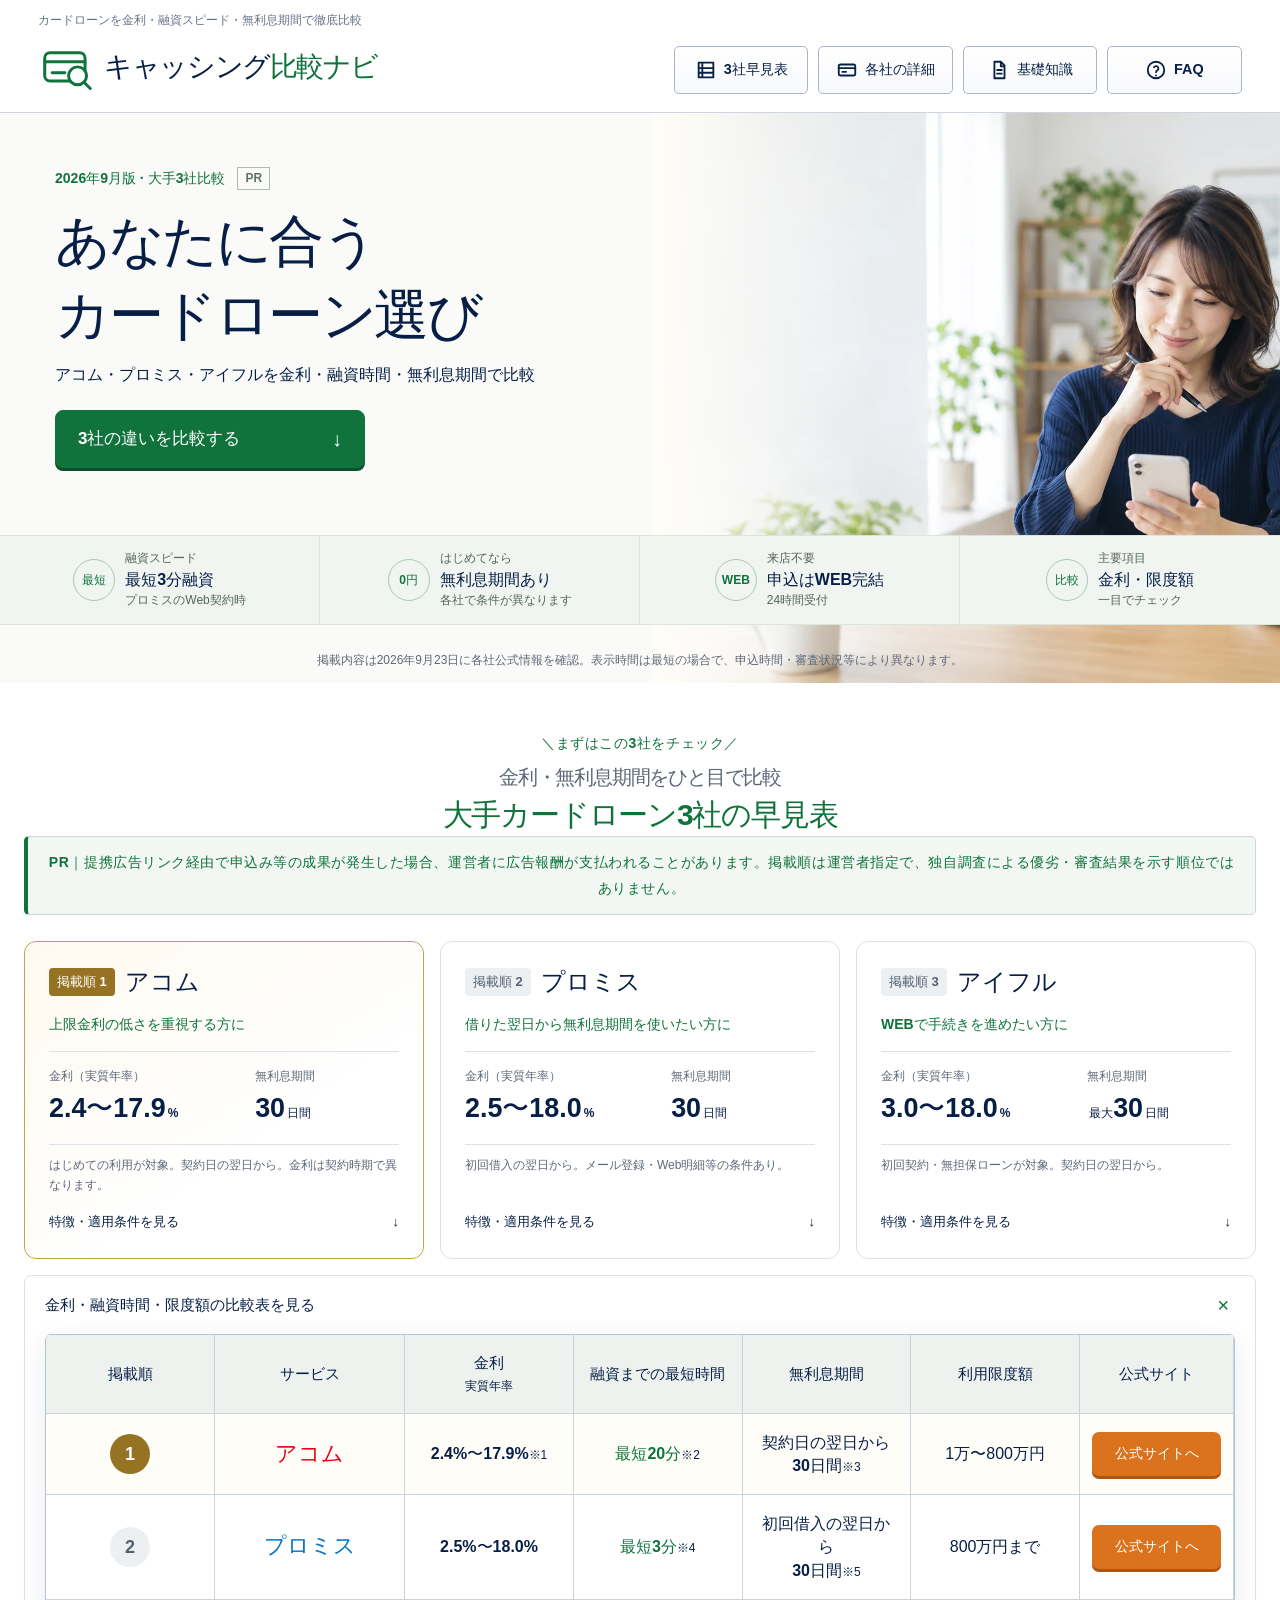
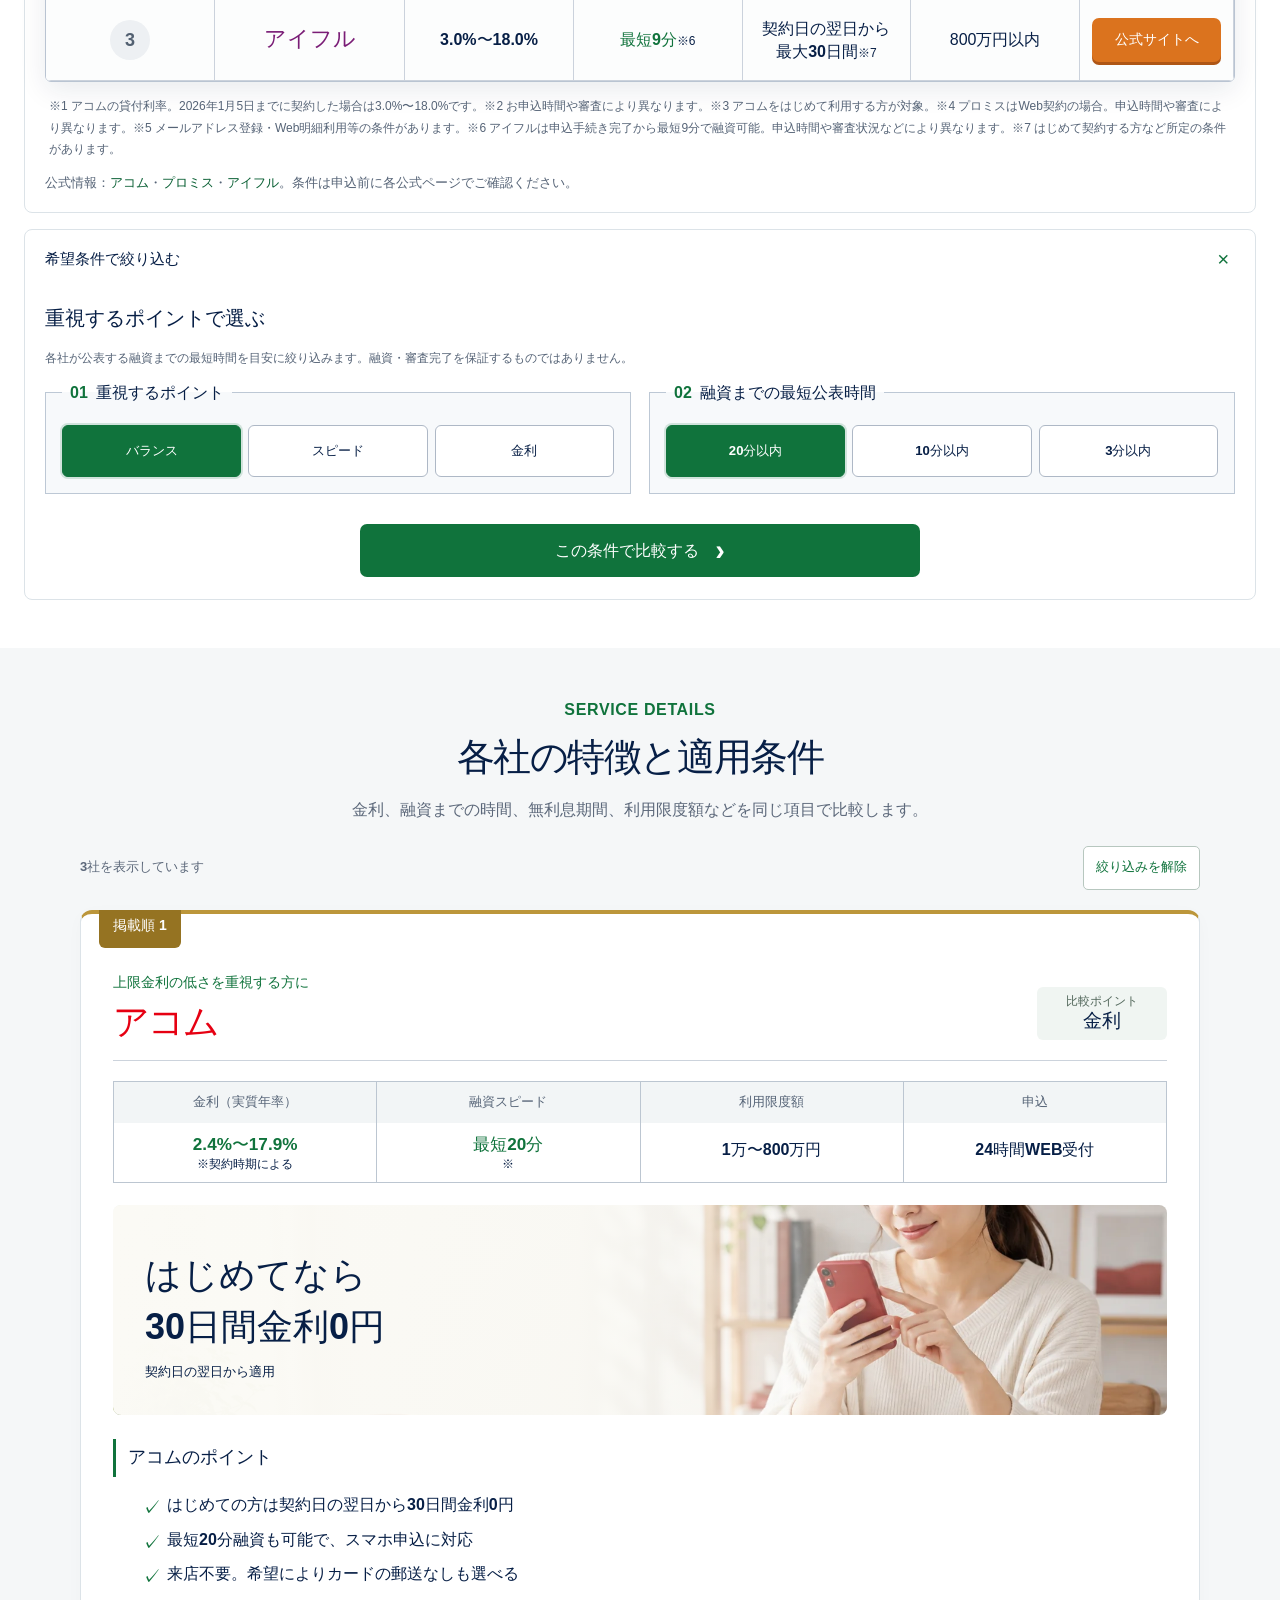
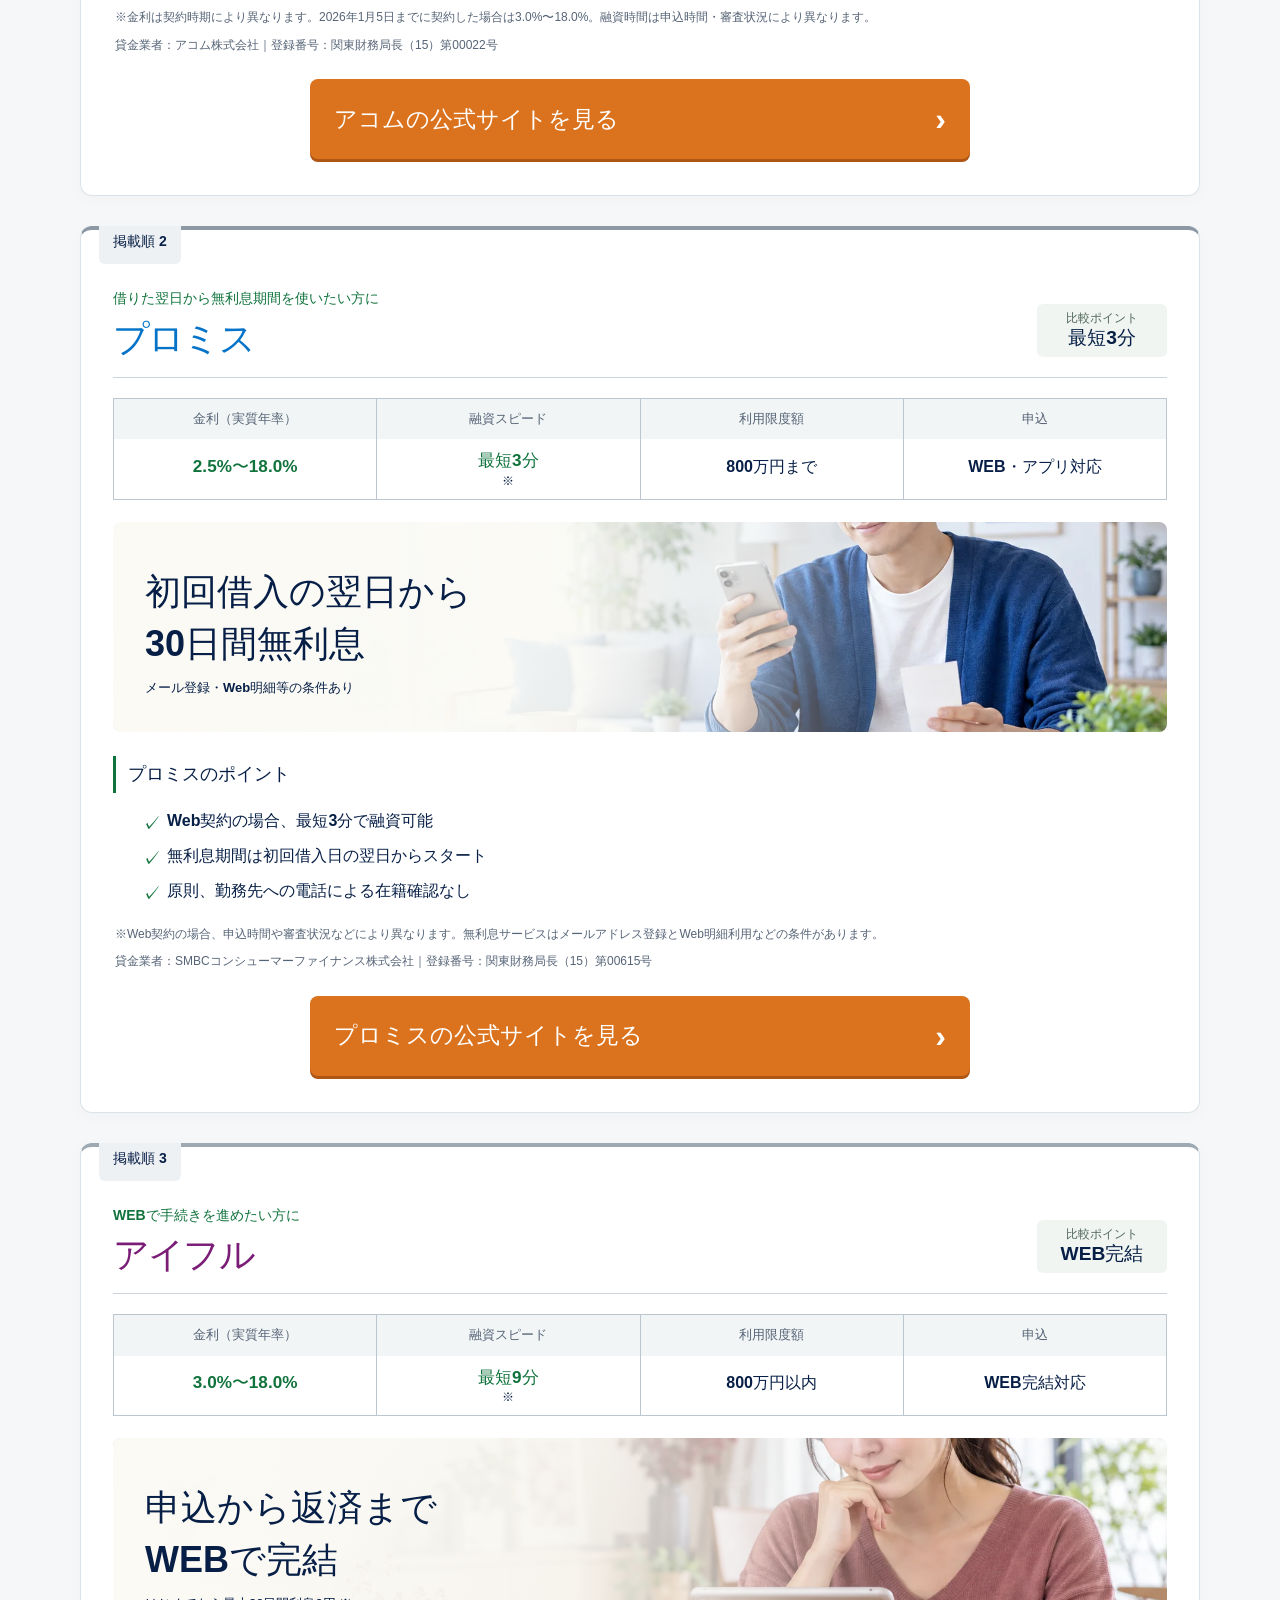
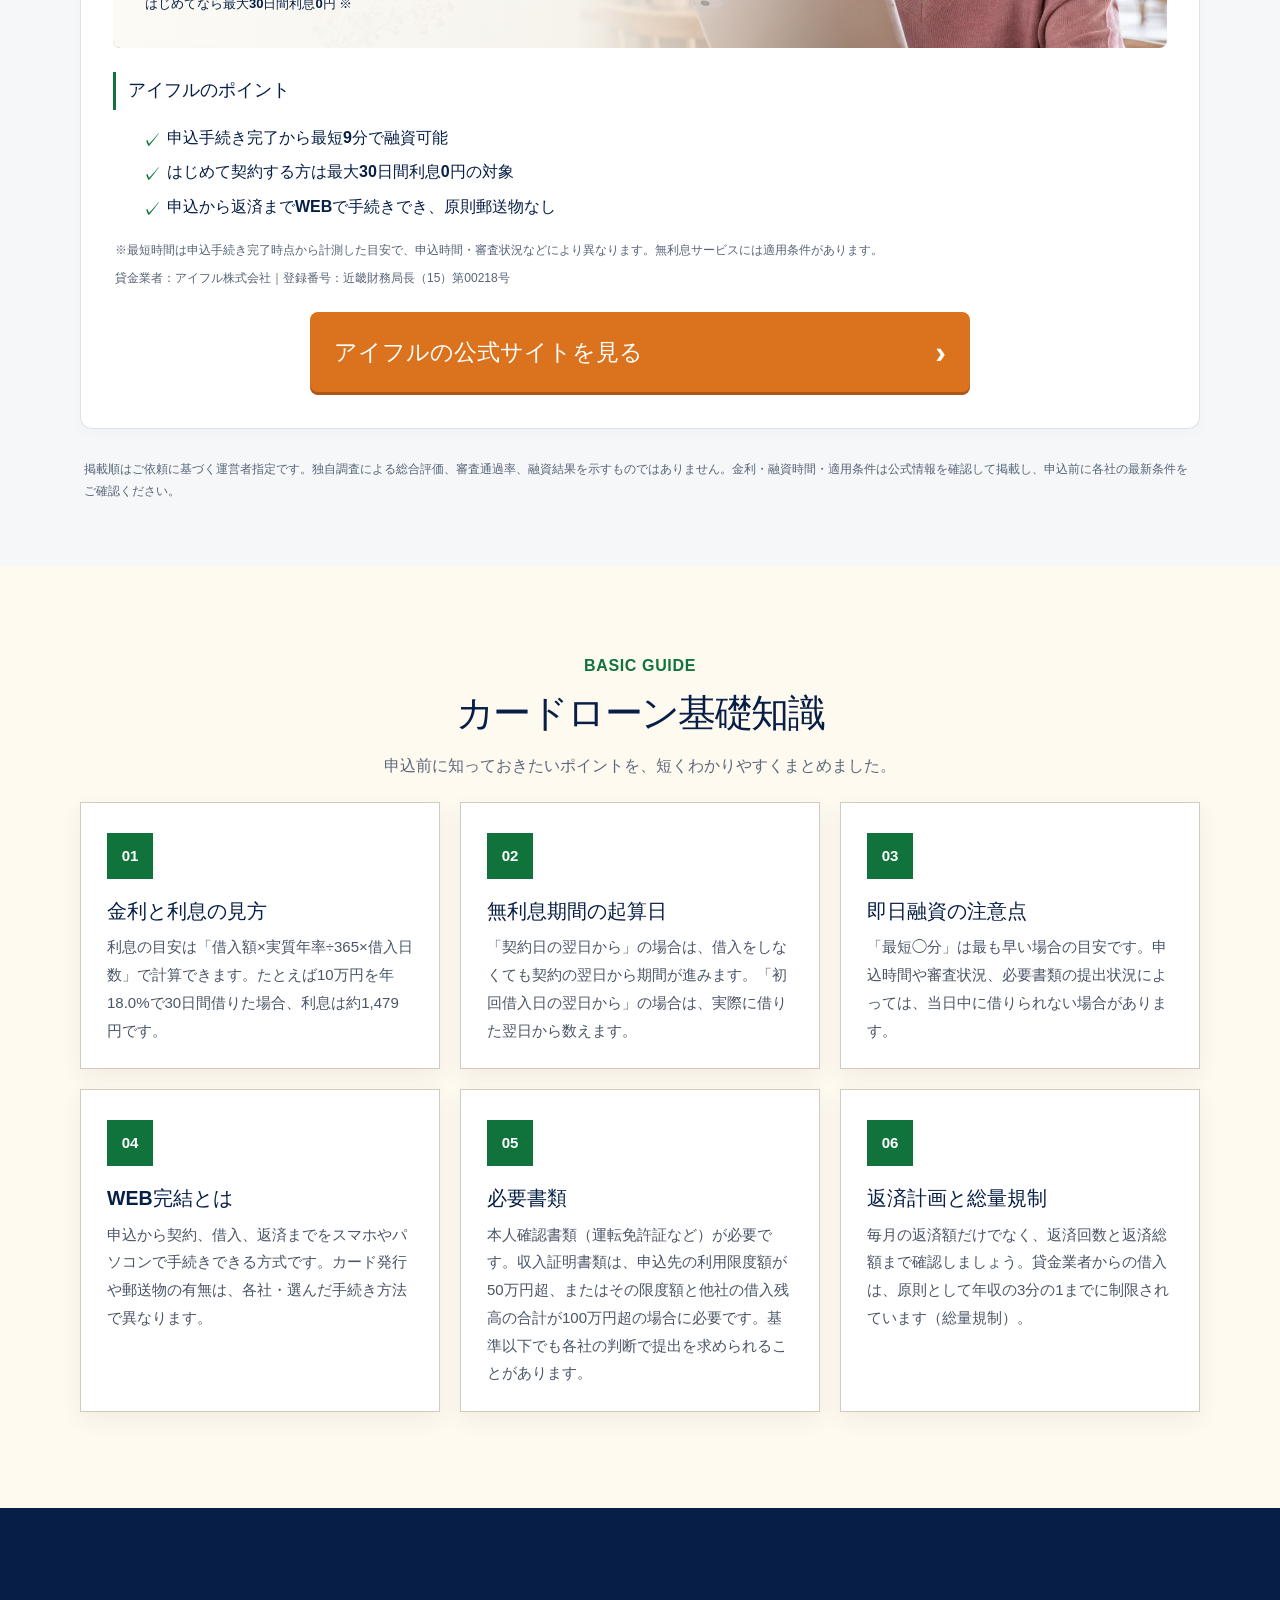
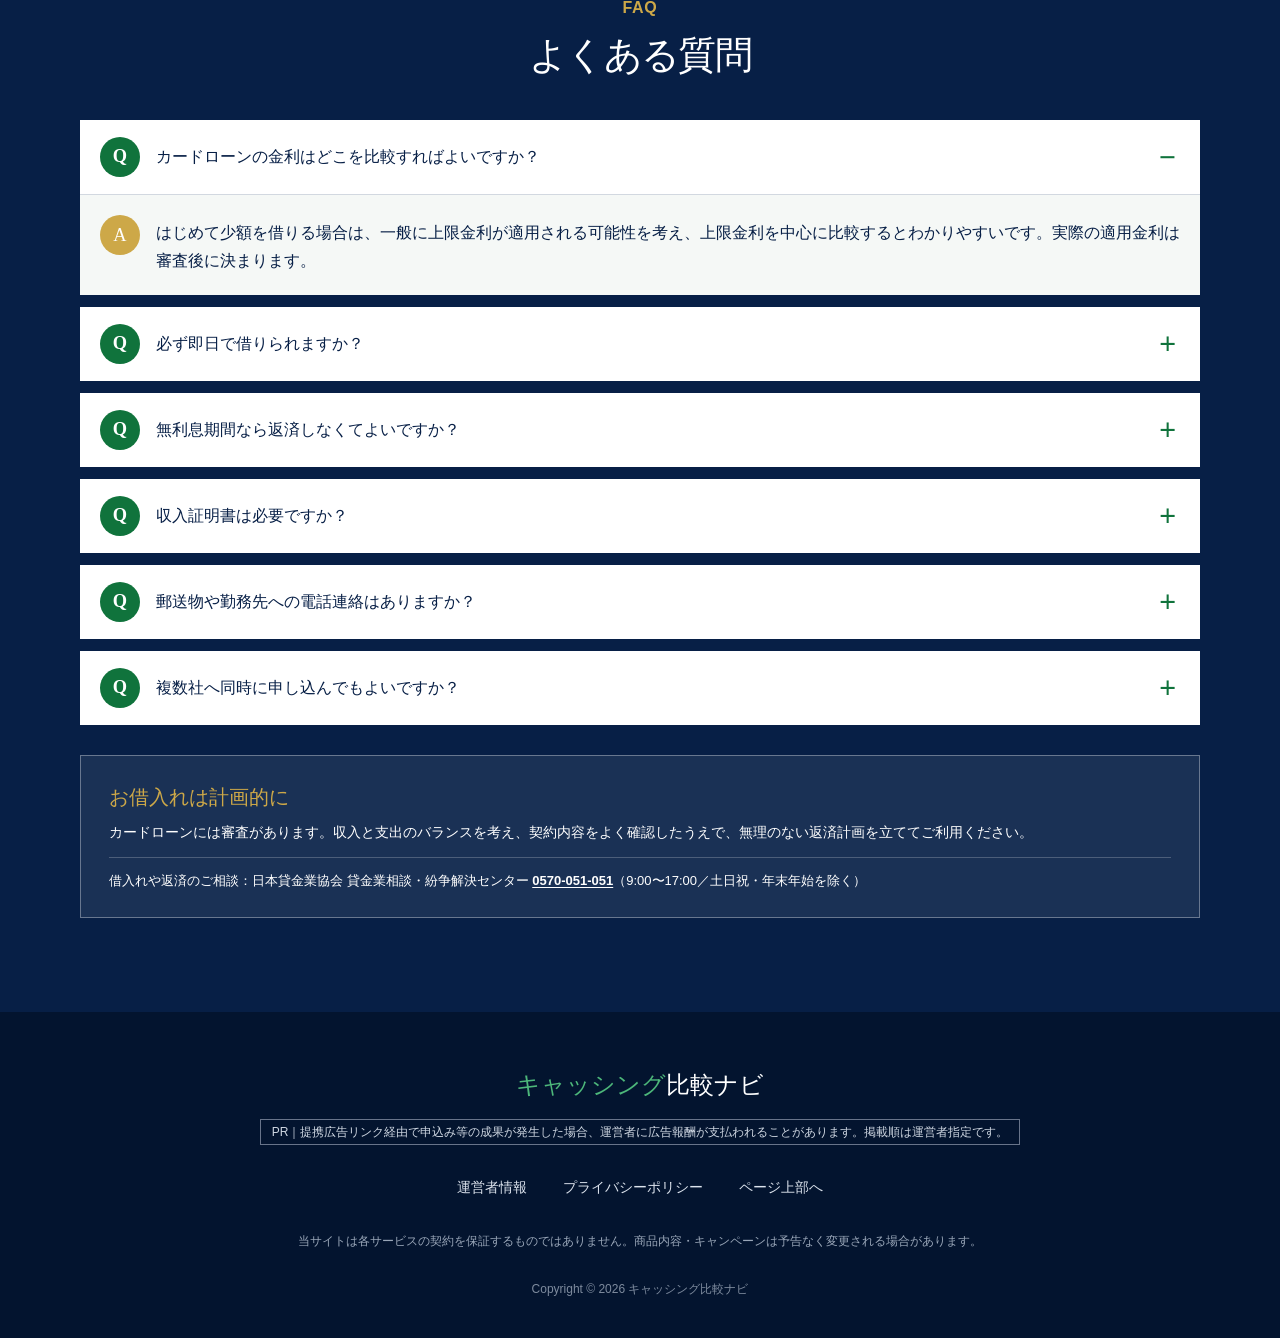
==== commit 3aee4b0a: "Show cashing comparison and filters by default" ====
--- a/index.html
+++ b/index.html
@@ -97,7 +97,7 @@
                 <span class="summary-link">特徴・適用条件を見る <b aria-hidden="true">↓</b></span>
               </a>
             </div>
-            <details class="comparison-details">
+            <details class="comparison-details" open>
               <summary>金利・融資時間・限度額の比較表を見る <span aria-hidden="true">＋</span></summary>
               <p class="scroll-hint">横にスクロールして全項目を比較できます →</p>
             <div class="table-scroll" tabindex="0" aria-label="カードローン比較表。横にスクロールできます">
@@ -142,7 +142,7 @@
             <p class="source-note">公式情報：<a href="https://www.acom.co.jp/lineup/cardloan/" target="_blank" rel="noopener">アコム</a>・<a href="https://cyber.promise.co.jp/" target="_blank" rel="noopener">プロミス</a>・<a href="https://www.aiful.co.jp/starter/cardloan/" target="_blank" rel="noopener">アイフル</a>。条件は申込前に各公式ページでご確認ください。</p>
 
             </details>
-            <details class="comparison-details filter-details">
+            <details class="comparison-details filter-details" open>
               <summary>希望条件で絞り込む <span aria-hidden="true">＋</span></summary>
             <section class="filter-card" aria-labelledby="filter-title">
               <div class="filter-title-wrap"><h2 id="filter-title">重視するポイントで選ぶ</h2></div>
